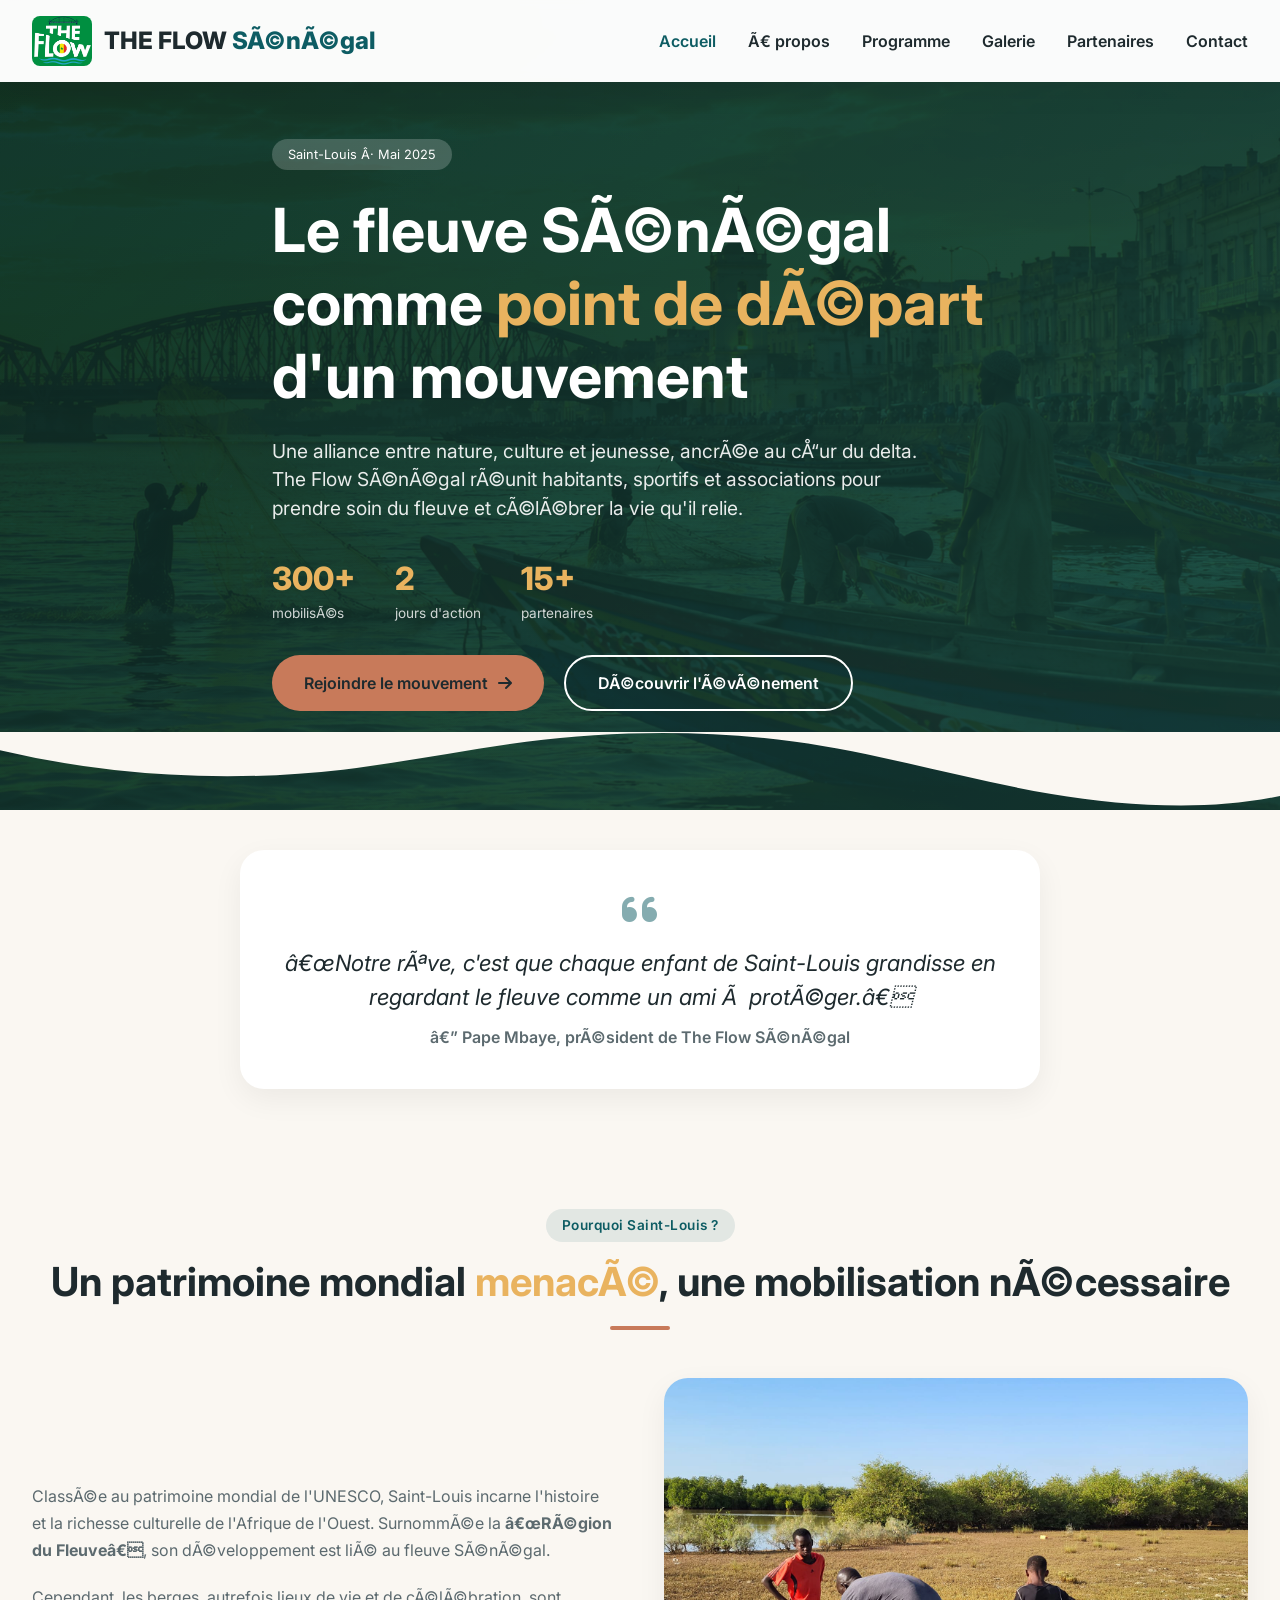
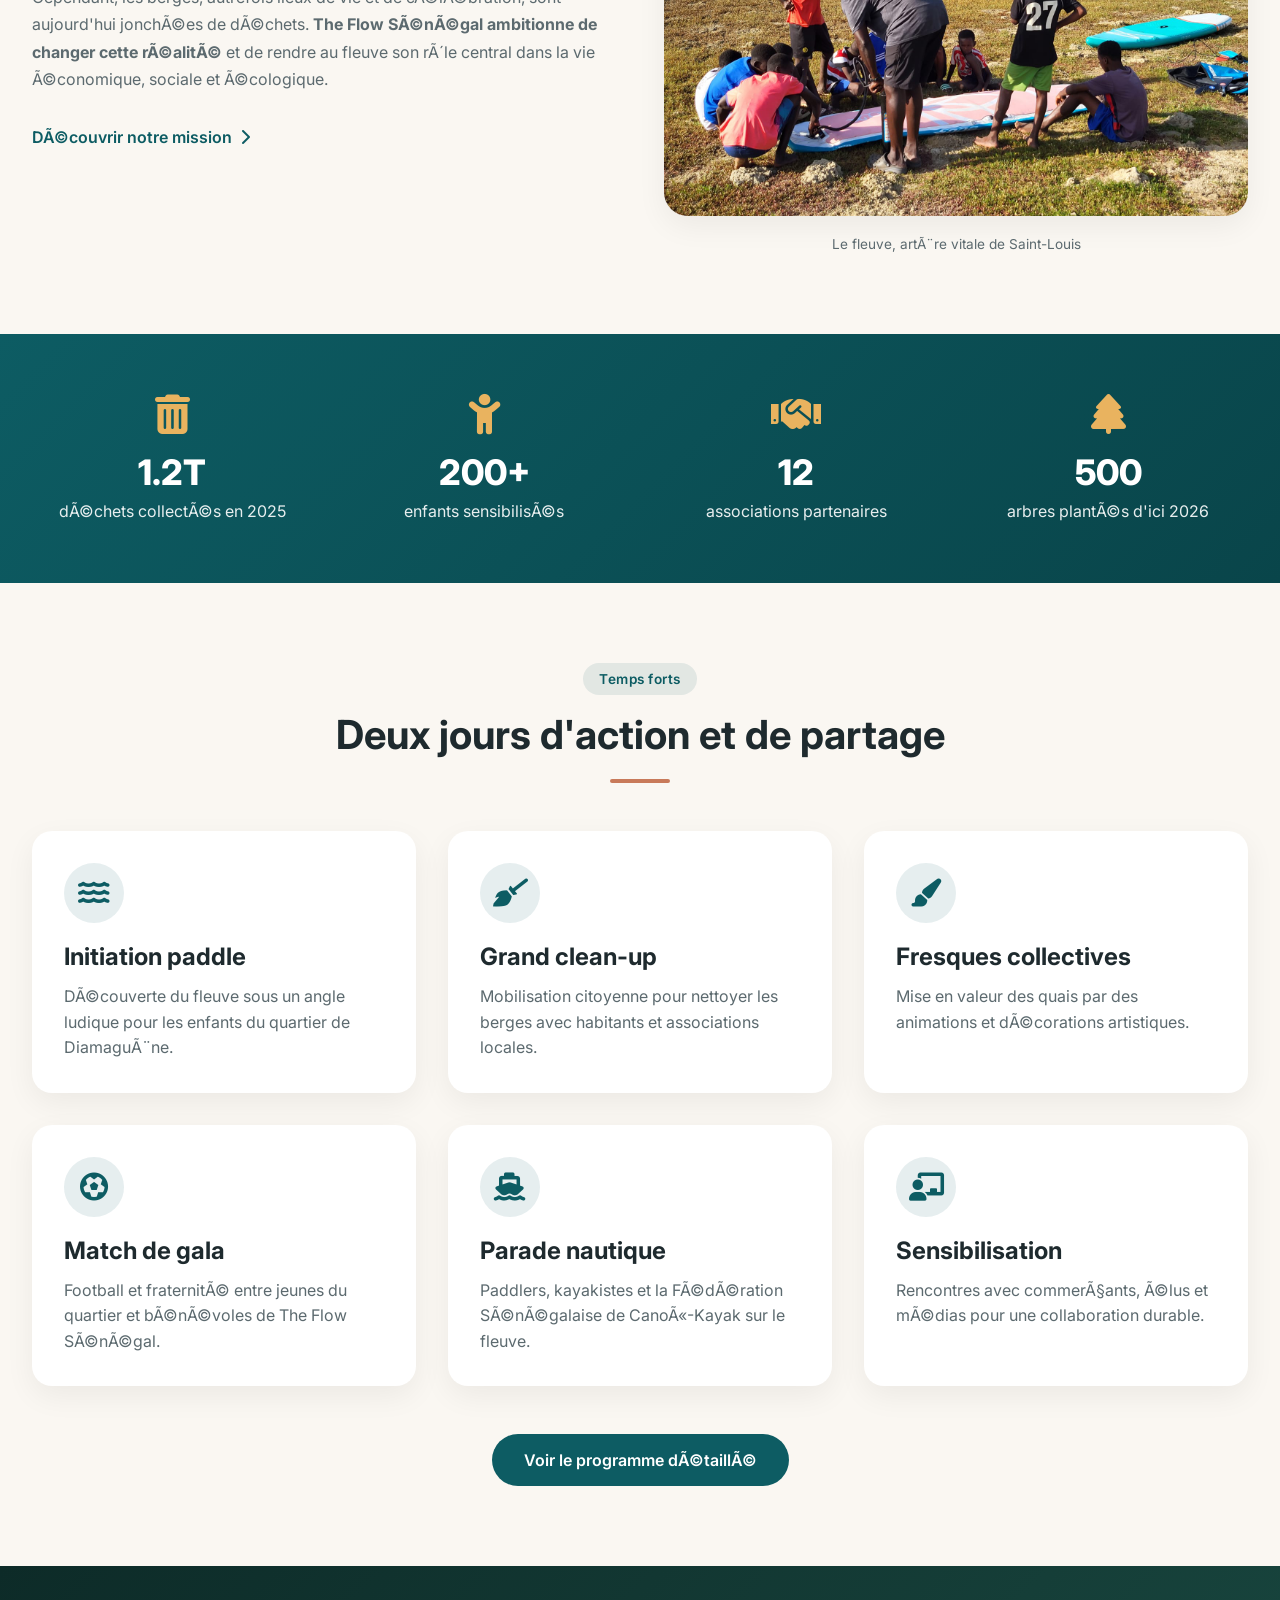
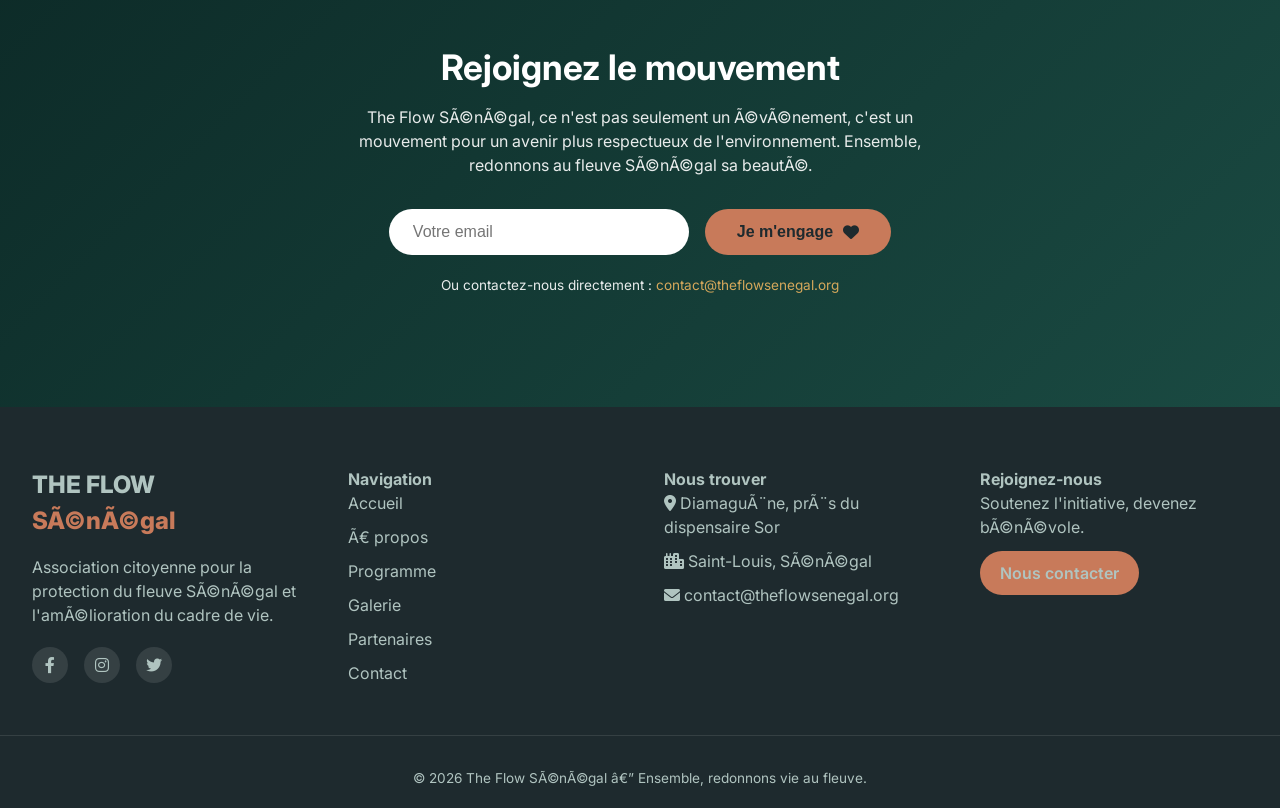
==== index.html @ 02a88256 "Correction de la structure du site pour Render" ====
﻿<!DOCTYPE html>
<html lang="fr">
<head>
  <meta charset="UTF-8">
  <meta name="viewport" content="width=device-width, initial-scale=1.0, viewport-fit=cover">
  <meta name="description" content="The Flow SÃ©nÃ©gal - Mouvement citoyen pour la protection du fleuve SÃ©nÃ©gal Ã  Saint-Louis. Nettoyage, sensibilisation, et reconnexion des jeunes Ã  leur patrimoine naturel.">
  <title>The Flow SÃ©nÃ©gal | Mouvement pour le fleuve</title>
  <link href="https://fonts.googleapis.com/css2?family=Inter:opsz,wght@14..32,300;14..32,400;14..32,600;14..32,700;14..32,800&display=swap" rel="stylesheet">
  <link rel="stylesheet" href="https://cdnjs.cloudflare.com/ajax/libs/font-awesome/6.0.0-beta3/css/all.min.css">
  <link rel="stylesheet" href="CSS/style.css">
</head>
<body>
  <header class="site-header">
    <div class="container header-container">
      <div class="logo">
        <a href="index.html" aria-label="The Flow SÃ©nÃ©gal - Retour Ã  l'accueil">
          <img src="images/logoTFS.jpeg" alt="Logo de The Flow SÃ©nÃ©gal" class="logo-image">
          <span class="logo-text">THE FLOW<span class="accent"> SÃ©nÃ©gal</span></span>
        </a>
      </div>
      <nav class="main-nav" aria-label="Navigation principale">
        <ul class="nav-list">
          <li><a href="index.html" class="nav-link active" aria-label="Page d'accueil">Accueil</a></li>
          <li><a href="apropos.html" class="nav-link" aria-label="Ã€ propos de The Flow SÃ©nÃ©gal">Ã€ propos</a></li>
          <li><a href="programme.html" class="nav-link" aria-label="Programme des Ã©vÃ©nements">Programme</a></li>
          <li><a href="galerie.html" class="nav-link" aria-label="Galerie photos">Galerie</a></li>
          <li><a href="partenaires.html" class="nav-link" aria-label="Nos partenaires">Partenaires</a></li>
          <li><a href="contact.html" class="nav-link" aria-label="Nous contacter">Contact</a></li>
        </ul>
        <button type="button" class="mobile-toggle" aria-label="Menu" aria-expanded="false">
          <i class="fas fa-bars" aria-hidden="true"></i>
        </button>
      </nav>
    </div>
  </header>

  <main>
    <!-- Hero Section -->
    <section class="hero">
      <div class="hero-overlay"></div>
      <div class="container hero-content">
        <span class="hero-badge">Saint-Louis Â· Mai 2025</span>
        <h1 class="hero-title">Le fleuve SÃ©nÃ©gal comme <span class="highlight">point de dÃ©part</span> d'un mouvement</h1>
        <p class="hero-subtitle">Une alliance entre nature, culture et jeunesse, ancrÃ©e au cÅ“ur du delta. The Flow SÃ©nÃ©gal rÃ©unit habitants, sportifs et associations pour prendre soin du fleuve et cÃ©lÃ©brer la vie qu'il relie.</p>
        <div class="hero-stats">
          <div class="stat"><span class="stat-number">300+</span> <span class="stat-label">mobilisÃ©s</span></div>
          <div class="stat"><span class="stat-number">2</span> <span class="stat-label">jours d'action</span></div>
          <div class="stat"><span class="stat-number">15+</span> <span class="stat-label">partenaires</span></div>
        </div>
        <div class="hero-buttons">
          <a href="contact.html" class="btn btn-primary">Rejoindre le mouvement <i class="fas fa-arrow-right" aria-hidden="true"></i></a>
          <a href="programme.html" class="btn btn-outline">DÃ©couvrir l'Ã©vÃ©nement</a>
        </div>
      </div>
      <div class="hero-wave" aria-hidden="true">
        <svg viewBox="0 0 1200 120" preserveAspectRatio="none">
          <path d="M321.39,56.44c58-10.79,114.16-30.13,172-41.86,82.39-16.72,168.19-17.73,250.45-.39C823.78,31,906.67,72,985.66,92.83c70.05,18.48,146.53,26.09,214.34,3V0H0V27.35A600.21,600.21,0,0,0,321.39,56.44Z" class="wave-fill"></path>
        </svg>
      </div>
    </section>

    <!-- Citation Mission -->
    <section class="mission-flash">
      <div class="container">
        <div class="flash-card">
          <i class="fas fa-quote-left" aria-hidden="true"></i>
          <p>â€œNotre rÃªve, c'est que chaque enfant de Saint-Louis grandisse en regardant le fleuve comme un ami Ã  protÃ©ger.â€</p>
          <span>â€” Pape Mbaye, prÃ©sident de The Flow SÃ©nÃ©gal</span>
        </div>
      </div>
    </section>

    <!-- Pourquoi Saint-Louis -->
    <section class="section why-section">
      <div class="container">
        <div class="section-header">
          <span class="section-tag">Pourquoi Saint-Louis ?</span>
          <h2>Un patrimoine mondial <span class="accent-text">menacÃ©</span>, une mobilisation nÃ©cessaire</h2>
          <div class="divider"></div>
        </div>
        <div class="why-grid">
          <div class="why-text">
            <p>ClassÃ©e au patrimoine mondial de l'UNESCO, Saint-Louis incarne l'histoire et la richesse culturelle de l'Afrique de l'Ouest. SurnommÃ©e la <strong>â€œRÃ©gion du Fleuveâ€</strong>, son dÃ©veloppement est liÃ© au fleuve SÃ©nÃ©gal.</p>
            <p>Cependant, les berges, autrefois lieux de vie et de cÃ©lÃ©bration, sont aujourd'hui jonchÃ©es de dÃ©chets. <strong>The Flow SÃ©nÃ©gal ambitionne de changer cette rÃ©alitÃ©</strong> et de rendre au fleuve son rÃ´le central dans la vie Ã©conomique, sociale et Ã©cologique.</p>
            <a href="apropos.html" class="btn-link">DÃ©couvrir notre mission <i class="fas fa-chevron-right" aria-hidden="true"></i></a>
          </div>
          <div class="why-image">
            <!-- CORRECTION : chemin avec slashes normaux -->
            <img src="images/paddels.jpeg" alt="Vue du fleuve SÃ©nÃ©gal Ã  Saint-Louis avec des pirogues traditionnelles">
            <div class="image-caption">Le fleuve, artÃ¨re vitale de Saint-Louis</div>
          </div>
        </div>
      </div>
    </section>

    <!-- Chiffres clÃ©s -->
    <section class="stats-section">
      <div class="container">
        <div class="stats-grid">
          <div class="stat-item">
            <i class="fas fa-trash-alt" aria-hidden="true"></i>
            <div class="stat-number">1.2T</div>
            <div class="stat-desc">dÃ©chets collectÃ©s en 2025</div>
          </div>
          <div class="stat-item">
            <i class="fas fa-child" aria-hidden="true"></i>
            <div class="stat-number">200+</div>
            <div class="stat-desc">enfants sensibilisÃ©s</div>
          </div>
          <div class="stat-item">
            <i class="fas fa-handshake" aria-hidden="true"></i>
            <div class="stat-number">12</div>
            <div class="stat-desc">associations partenaires</div>
          </div>
          <div class="stat-item">
            <i class="fas fa-tree" aria-hidden="true"></i>
            <div class="stat-number">500</div>
            <div class="stat-desc">arbres plantÃ©s d'ici 2026</div>
          </div>
        </div>
      </div>
    </section>

    <!-- Actions marquantes -->
    <section class="section actions-section">
      <div class="container">
        <div class="section-header">
          <span class="section-tag">Temps forts</span>
          <h2>Deux jours d'action et de partage</h2>
          <div class="divider"></div>
        </div>
        <div class="actions-grid">
          <div class="action-card">
            <div class="action-icon"><i class="fas fa-water" aria-hidden="true"></i></div>
            <h3>Initiation paddle</h3>
            <p>DÃ©couverte du fleuve sous un angle ludique pour les enfants du quartier de DiamaguÃ¨ne.</p>
          </div>
          <div class="action-card">
            <div class="action-icon"><i class="fas fa-broom" aria-hidden="true"></i></div>
            <h3>Grand clean-up</h3>
            <p>Mobilisation citoyenne pour nettoyer les berges avec habitants et associations locales.</p>
          </div>
          <div class="action-card">
            <div class="action-icon"><i class="fas fa-paintbrush" aria-hidden="true"></i></div>
            <h3>Fresques collectives</h3>
            <p>Mise en valeur des quais par des animations et dÃ©corations artistiques.</p>
          </div>
          <div class="action-card">
            <div class="action-icon"><i class="fas fa-futbol" aria-hidden="true"></i></div>
            <h3>Match de gala</h3>
            <p>Football et fraternitÃ© entre jeunes du quartier et bÃ©nÃ©voles de The Flow SÃ©nÃ©gal.</p>
          </div>
          <div class="action-card">
            <div class="action-icon"><i class="fas fa-ship" aria-hidden="true"></i></div>
            <h3>Parade nautique</h3>
            <p>Paddlers, kayakistes et la FÃ©dÃ©ration SÃ©nÃ©galaise de CanoÃ«-Kayak sur le fleuve.</p>
          </div>
          <div class="action-card">
            <div class="action-icon"><i class="fas fa-chalkboard-user" aria-hidden="true"></i></div>
            <h3>Sensibilisation</h3>
            <p>Rencontres avec commerÃ§ants, Ã©lus et mÃ©dias pour une collaboration durable.</p>
          </div>
        </div>
        <div class="text-center">
          <a href="programme.html" class="btn btn-secondary">Voir le programme dÃ©taillÃ©</a>
        </div>
      </div>
    </section>

    <!-- Newsletter / CTA -->
    <section class="cta-section">
      <div class="container cta-container">
        <div class="cta-content">
          <h2>Rejoignez le mouvement</h2>
          <p>The Flow SÃ©nÃ©gal, ce n'est pas seulement un Ã©vÃ©nement, c'est un mouvement pour un avenir plus respectueux de l'environnement. Ensemble, redonnons au fleuve SÃ©nÃ©gal sa beautÃ©.</p>
          <form class="cta-form" id="newsletterForm">
            <label for="newsletter-email" class="visually-hidden">Adresse email</label>
            <input type="email" id="newsletter-email" placeholder="Votre email" required>
            <button type="submit" class="btn btn-primary">Je m'engage <i class="fas fa-heart" aria-hidden="true"></i></button>
          </form>
          <p class="cta-small">Ou contactez-nous directement : <a href="mailto:contact@theflowsenegal.org">contact@theflowsenegal.org</a></p>
        </div>
      </div>
    </section>
  </main>

  <!-- ========== FOOTER ========== -->
  <footer class="site-footer">
    <div class="container footer-container">
      <div class="footer-col">
        <div class="logo-footer">THE FLOW <span>SÃ©nÃ©gal</span></div>
        <p>Association citoyenne pour la protection du fleuve SÃ©nÃ©gal et l'amÃ©lioration du cadre de vie.</p>
        <div class="social-links">
          <a href="#" aria-label="Facebook"><i class="fab fa-facebook-f" aria-hidden="true"></i></a>
          <a href="#" aria-label="Instagram"><i class="fab fa-instagram" aria-hidden="true"></i></a>
          <a href="#" aria-label="Twitter"><i class="fab fa-twitter" aria-hidden="true"></i></a>
        </div>
      </div>
      <div class="footer-col">
        <h4>Navigation</h4>
        <ul>
          <li><a href="index.html">Accueil</a></li>
          <li><a href="apropos.html">Ã€ propos</a></li>
          <li><a href="programme.html">Programme</a></li>
          <li><a href="galerie.html">Galerie</a></li>
          <li><a href="partenaires.html">Partenaires</a></li>
          <li><a href="contact.html">Contact</a></li>
        </ul>
      </div>
      <div class="footer-col">
        <h4>Nous trouver</h4>
        <ul>
          <li><i class="fas fa-map-marker-alt" aria-hidden="true"></i> DiamaguÃ¨ne, prÃ¨s du dispensaire Sor</li>
          <li><i class="fas fa-city" aria-hidden="true"></i> Saint-Louis, SÃ©nÃ©gal</li>
          <li><i class="fas fa-envelope" aria-hidden="true"></i> <a href="mailto:contact@theflowsenegal.org">contact@theflowsenegal.org</a></li>
        </ul>
      </div>
      <div class="footer-col">
        <h4>Rejoignez-nous</h4>
        <p>Soutenez l'initiative, devenez bÃ©nÃ©vole.</p>
        <a href="contact.html" class="btn-small">Nous contacter</a>
      </div>
    </div>
    <div class="footer-bottom">
      <p>&copy; 2026 The Flow SÃ©nÃ©gal â€” Ensemble, redonnons vie au fleuve.</p>
    </div>
  </footer>

  <script src="JS/main.js"></script>
</body>
</html>
---- CSS/style.css ----
/* ========== RESET & VARIABLES ========== */
* {
  margin: 0;
  padding: 0;
  box-sizing: border-box;
}

:root {
  --primary: #0D5C63;
  --primary-dark: #09454A;
  --secondary: #C87A5A;
  --secondary-dark: #B05E3E;
  --accent: #E9B35F;
  --dark: #1E2A2E;
  --light: #FAF7F2;
  --gray: #5C6A6F;
  --green-nature: #2A7B6E;
  --white: #FFFFFF;
  --shadow: 0 10px 30px rgba(0, 0, 0, 0.06);
  --shadow-hover: 0 20px 40px rgba(0, 0, 0, 0.1);
  --transition: all 0.3s ease;
}

body {
  font-family: 'Inter', sans-serif;
  color: var(--dark);
  background: var(--light);
  line-height: 1.5;
  overflow-x: hidden;
}

.container {
  max-width: 1280px;
  margin: 0 auto;
  padding: 0 32px;
}

/* ========== TYPOGRAPHY ========== */
h1, h2, h3 {
  font-weight: 700;
  line-height: 1.2;
}

h1 {
  font-size: 3.5rem;
  margin-bottom: 1rem;
}

h2 {
  font-size: 2.5rem;
  margin-bottom: 1rem;
}

h3 {
  font-size: 1.5rem;
  margin-bottom: 0.75rem;
}

.section {
  padding: 80px 0;
}

.section-header {
  text-align: center;
  margin-bottom: 48px;
}

.section-tag {
  display: inline-block;
  background: rgba(13, 92, 99, 0.1);
  color: var(--primary);
  padding: 6px 16px;
  border-radius: 50px;
  font-size: 0.85rem;
  font-weight: 600;
  margin-bottom: 1rem;
  letter-spacing: 0.5px;
}

.divider {
  width: 60px;
  height: 4px;
  background: var(--secondary);
  margin: 20px auto;
  border-radius: 2px;
}

.accent-text {
  color: var(--accent);
}

.highlight {
  color: var(--accent);
  position: relative;
  display: inline-block;
}

/* ========== HEADER ========== */
.site-header {
  position: fixed;
  top: 0;
  left: 0;
  width: 100%;
  background: rgba(255, 255, 255, 0.98);
  backdrop-filter: blur(5px);
  box-shadow: var(--shadow);
  z-index: 1000;
  padding: 16px 0;
}

.header-container {
  display: flex;
  justify-content: space-between;
  align-items: center;
}

.logo a {
  display: flex;
  align-items: center;
  gap: 10px;
  text-decoration: none;
}

.logo-icon {
  font-size: 28px;
  color: var(--primary);
}

.logo-text {
  font-size: 1.5rem;
  font-weight: 800;
  color: var(--dark);
}

.logo-text .accent {
  color: var(--primary);
}

.nav-list {
  display: flex;
  gap: 32px;
  list-style: none;
}

.nav-link {
  text-decoration: none;
  color: var(--dark);
  font-weight: 600;
  transition: var(--transition);
}

.nav-link:hover, .nav-link.active {
  color: var(--primary);
}

.mobile-toggle {
  display: none;
  background: none;
  border: none;
  font-size: 24px;
  cursor: pointer;
  color: var(--dark);
}

/* ========== HERO ========== */
.hero {
  position: relative;
  min-height: 90vh;
  background: linear-gradient(135deg, #0D2B28 0%, #1A4A42 100%);
  display: flex;
  align-items: center;
  padding: 120px 0 80px;
  color: white;
}

.hero-overlay {
  position: absolute;
  top: 0;
  left: 0;
  right: 0;
  bottom: 0;
  background: url('https://media.istockphoto.com/id/1303071196/fr/photo/saint-louis-au-s%C3%A9n%C3%A9gal-avec-des-bateaux-traditionnels.jpg?s=612x612&w=0&k=20&c=b-GFk03iee3XfAyLW9BkxGLSYP2h6j3hkxntrvnUJkc=') center/cover no-repeat;
  opacity: 0.3;
  mix-blend-mode: overlay;
}

.hero-content {
  position: relative;
  z-index: 2;
  max-width: 800px;
}

.hero-badge {
  display: inline-block;
  background: rgba(255, 255, 255, 0.2);
  padding: 6px 16px;
  border-radius: 50px;
  font-size: 0.8rem;
  margin-bottom: 24px;
}

.hero-title {
  font-size: 3.8rem;
  margin-bottom: 1.5rem;
}

.hero-subtitle {
  font-size: 1.2rem;
  opacity: 0.9;
  margin-bottom: 2rem;
  max-width: 650px;
}

.hero-stats {
  display: flex;
  gap: 40px;
  margin-bottom: 32px;
}

.stat {
  display: flex;
  flex-direction: column;
}

.stat-number {
  font-size: 2rem;
  font-weight: 800;
  color: var(--accent);
}

.stat-label {
  font-size: 0.85rem;
  opacity: 0.8;
}

.hero-buttons {
  display: flex;
  gap: 20px;
  flex-wrap: wrap;
}

.btn {
  display: inline-flex;
  align-items: center;
  gap: 10px;
  padding: 14px 32px;
  border-radius: 50px;
  font-weight: 600;
  text-decoration: none;
  transition: var(--transition);
  cursor: pointer;
  border: none;
  font-size: 1rem;
}

.btn-primary {
  background: var(--secondary);
  color: var(--dark);
}

.btn-primary:hover {
  background: var(--secondary-dark);
  transform: translateY(-3px);
  box-shadow: var(--shadow-hover);
}

.btn-outline {
  background: transparent;
  border: 2px solid white;
  color: white;
}

.btn-outline:hover {
  background: white;
  color: var(--primary);
}

.btn-secondary {
  background: var(--primary);
  color: white;
}

.btn-secondary:hover {
  background: var(--primary-dark);
  transform: translateY(-3px);
}

.hero-wave {
  position: absolute;
  bottom: -2px;
  left: 0;
  width: 100%;
  overflow: hidden;
  line-height: 0;
}

.hero-wave svg {
  width: 100%;
  height: 80px;
}

.wave-fill {
  fill: var(--light);
}

/* ========== MISSION FLASH ========== */
.mission-flash {
  padding: 40px 0;
  background: var(--light);
}

.flash-card {
  background: white;
  padding: 40px;
  border-radius: 24px;
  text-align: center;
  box-shadow: var(--shadow);
  max-width: 800px;
  margin: 0 auto;
}

.flash-card i {
  font-size: 2.5rem;
  color: var(--primary);
  opacity: 0.5;
  margin-bottom: 16px;
}

.flash-card p {
  font-size: 1.4rem;
  font-style: italic;
  color: var(--dark);
  margin-bottom: 12px;
}

.flash-card span {
  color: var(--gray);
  font-weight: 600;
}

/* ========== WHY SECTION ========== */
.why-grid {
  display: grid;
  grid-template-columns: 1fr 1fr;
  gap: 48px;
  align-items: center;
}

.why-text p {
  margin-bottom: 20px;
  color: var(--gray);
  line-height: 1.7;
}

.btn-link {
  display: inline-flex;
  align-items: center;
  gap: 8px;
  color: var(--primary);
  text-decoration: none;
  font-weight: 600;
  margin-top: 12px;
  transition: var(--transition);
}

.btn-link:hover {
  color: var(--secondary);
  gap: 12px;
}

.why-image img {
  width: 100%;
  border-radius: 24px;
  box-shadow: var(--shadow);
}

.image-caption {
  text-align: center;
  font-size: 0.85rem;
  color: var(--gray);
  margin-top: 12px;
}

/* ========== STATS SECTION ========== */
.stats-section {
  background: linear-gradient(135deg, var(--primary) 0%, var(--primary-dark) 100%);
  padding: 60px 0;
  color: white;
}

.stats-grid {
  display: grid;
  grid-template-columns: repeat(4, 1fr);
  gap: 32px;
  text-align: center;
}

.stat-item i {
  font-size: 2.5rem;
  margin-bottom: 12px;
  color: var(--accent);
}

.stat-item .stat-number {
  font-size: 2.2rem;
  font-weight: 800;
  color: white;
}

.stat-desc {
  opacity: 0.9;
}

/* ========== ACTIONS SECTION ========== */
.actions-grid {
  display: grid;
  grid-template-columns: repeat(auto-fit, minmax(320px, 1fr));
  gap: 32px;
  margin-bottom: 48px;
}

.action-card {
  background: white;
  padding: 32px;
  border-radius: 20px;
  transition: var(--transition);
  box-shadow: var(--shadow);
}

.action-card:hover {
  transform: translateY(-8px);
  box-shadow: var(--shadow-hover);
}

.action-icon {
  width: 60px;
  height: 60px;
  background: rgba(13, 92, 99, 0.1);
  border-radius: 30px;
  display: flex;
  align-items: center;
  justify-content: center;
  margin-bottom: 20px;
}

.action-icon i {
  font-size: 28px;
  color: var(--primary);
}

.action-card h3 {
  margin-bottom: 12px;
}

.action-card p {
  color: var(--gray);
  line-height: 1.6;
}

.text-center {
  text-align: center;
}

/* ========== CTA SECTION ========== */
.cta-section {
  background: linear-gradient(135deg, #0D2B28 0%, #1A4A42 100%);
  padding: 80px 0;
  color: white;
  text-align: center;
}

.cta-container {
  max-width: 700px;
}

.cta-content h2 {
  font-size: 2.2rem;
  margin-bottom: 16px;
}

.cta-content p {
  margin-bottom: 32px;
  opacity: 0.9;
}

.cta-form {
  display: flex;
  gap: 16px;
  justify-content: center;
  flex-wrap: wrap;
  margin-bottom: 20px;
}

.cta-form input {
  padding: 14px 24px;
  border-radius: 50px;
  border: none;
  width: 300px;
  font-size: 1rem;
}

.cta-small {
  font-size: 0.85rem;
  opacity: 0.8;
}

.cta-small a {
  color: var(--accent);
  text-decoration: none;
}

.cta-small a:hover {
  text-decoration: underline;
}

/* ========== FOOTER ========== */
.site-footer {
  background: var(--dark);
  color: #B0C4C0;
  padding: 60px 0 20px;
}

.footer-container {
  display: grid;
  grid-template-columns: repeat(auto-fit, minmax(220px, 1fr));
  gap: 48px;
  margin-bottom: 40px;
}

.logo-footer {
  font-size: 1.5rem;
  font-weight: 800;
  margin-bottom: 16px;
}

.logo-footer span {
  color: var(--secondary);
}

.footer-col ul {
  list-style: none;
}

.footer-col ul li {
  margin-bottom: 10px;
}

.footer-col a {
  color: #B0C4C0;
  text-decoration: none;
  transition: var(--transition);
}

.footer-col a:hover {
  color: var(--secondary);
}

.social-links {
  display: flex;
  gap: 16px;
  margin-top: 20px;
}

.social-links a {
  width: 36px;
  height: 36px;
  background: rgba(255, 255, 255, 0.1);
  border-radius: 50%;
  display: flex;
  align-items: center;
  justify-content: center;
  transition: var(--transition);
  color: #B0C4C0;
}

.social-links a:hover {
  background: var(--secondary);
  color: var(--dark);
}

.btn-small {
  display: inline-block;
  background: var(--secondary);
  color: var(--dark);
  padding: 10px 20px;
  border-radius: 50px;
  text-decoration: none;
  font-weight: 600;
  margin-top: 12px;
  transition: var(--transition);
}

.btn-small:hover {
  background: var(--secondary-dark);
  transform: translateY(-2px);
}

.footer-bottom {
  text-align: center;
  padding-top: 32px;
  border-top: 1px solid rgba(255, 255, 255, 0.1);
  font-size: 0.85rem;
}

/* ========== ACCESSIBILITY ========== */
.visually-hidden {
  position: absolute;
  width: 1px;
  height: 1px;
  padding: 0;
  margin: -1px;
  overflow: hidden;
  clip: rect(0, 0, 0, 0);
  white-space: nowrap;
  border: 0;
}

/* ========== RESPONSIVE ========== */
@media (max-width: 992px) {
  h1 { font-size: 2.5rem; }
  h2 { font-size: 2rem; }
  .hero-title { font-size: 2.8rem; }
  .why-grid { grid-template-columns: 1fr; }
  .stats-grid { grid-template-columns: repeat(2, 1fr); }
}

@media (max-width: 768px) {
  .mobile-toggle { display: block; }
  
  .nav-list {
    position: fixed;
    top: 80px;
    left: -100%;
    width: 100%;
    background: white;
    flex-direction: column;
    align-items: center;
    padding: 40px 0;
    gap: 24px;
    transition: var(--transition);
    box-shadow: var(--shadow);
  }
  
  .nav-list.active { left: 0; }
  
  .hero-stats { flex-wrap: wrap; gap: 20px; }
  .container { padding: 0 20px; }
  .hero-buttons { flex-direction: column; align-items: stretch; }
  .btn { justify-content: center; }
  .stats-grid { grid-template-columns: 1fr; gap: 24px; }
  .actions-grid { grid-template-columns: 1fr; }
  .footer-container { grid-template-columns: 1fr; text-align: center; }
  .social-links { justify-content: center; }
}

@media (max-width: 480px) {
  .hero-title { font-size: 2rem; }
  .hero-subtitle { font-size: 1rem; }
  .flash-card p { font-size: 1.1rem; }
  .section { padding: 50px 0; }
}
/* ========== LOGO IMAGE ========== */
.logo {
  display: flex;
  align-items: center;
}

.logo a {
  display: flex;
  align-items: center;
  gap: 12px;
  text-decoration: none;
}

.logo-image {
  height: 50px;
  width: auto;
  border-radius: 8px;
}

@media (max-width: 768px) {
  .logo-image {
    height: 40px;
  }
}
/* ========== IMPACT SECTION ========== */
.impact-section {
  padding: 80px 0;
  background: var(--light);
}

.impact-stats-grid {
  display: grid;
  grid-template-columns: repeat(auto-fit, minmax(280px, 1fr));
  gap: 32px;
  margin-bottom: 60px;
}

.impact-stat-card {
  background: white;
  padding: 32px 24px;
  border-radius: 20px;
  text-align: center;
  transition: var(--transition);
  box-shadow: var(--shadow);
}

.impact-stat-card:hover {
  transform: translateY(-5px);
  box-shadow: var(--shadow-hover);
}

.impact-icon {
  width: 70px;
  height: 70px;
  background: rgba(13, 92, 99, 0.1);
  border-radius: 50%;
  display: flex;
  align-items: center;
  justify-content: center;
  margin: 0 auto 20px;
}

.impact-icon i {
  font-size: 2rem;
  color: var(--primary);
}

.impact-number {
  font-size: 2.5rem;
  font-weight: 800;
  color: var(--primary);
  margin-bottom: 8px;
}

.impact-label {
  color: var(--gray);
  font-weight: 500;
}

.impact-achievements {
  display: grid;
  grid-template-columns: repeat(auto-fit, minmax(300px, 1fr));
  gap: 32px;
  margin-top: 20px;
}

.achievement-card {
  background: white;
  padding: 32px;
  border-radius: 20px;
  text-align: center;
  transition: var(--transition);
  box-shadow: var(--shadow);
  border-bottom: 4px solid transparent;
}

.achievement-card:hover {
  border-bottom-color: var(--secondary);
  transform: translateY(-5px);
}

.achievement-card i {
  font-size: 2.5rem;
  color: var(--secondary);
  margin-bottom: 16px;
}

.achievement-card h3 {
  margin-bottom: 12px;
  color: var(--dark);
}

.achievement-card p {
  color: var(--gray);
  line-height: 1.6;
}

/* ========== GALLERY SECTION ========== */
.gallery-section {
  padding: 80px 0;
  background: var(--white);
}

.section-subhead {
  max-width: 700px;
  margin: 0 auto;
  color: var(--gray);
  font-size: 1.1rem;
  line-height: 1.6;
}

.gallery-grid {
  display: grid;
  grid-template-columns: repeat(auto-fit, minmax(320px, 1fr));
  gap: 24px;
  margin-top: 48px;
}

.gallery-item {
  position: relative;
  border-radius: 16px;
  overflow: hidden;
  cursor: pointer;
  aspect-ratio: 4 / 3;
  box-shadow: var(--shadow);
  transition: var(--transition);
}

.gallery-item:hover {
  transform: translateY(-5px);
  box-shadow: var(--shadow-hover);
}

.gallery-item img {
  width: 100%;
  height: 100%;
  object-fit: cover;
  transition: transform 0.4s ease;
}

.gallery-item:hover img {
  transform: scale(1.05);
}

.gallery-overlay {
  position: absolute;
  bottom: 0;
  left: 0;
  right: 0;
  background: linear-gradient(to top, rgba(0,0,0,0.8), transparent);
  padding: 20px;
  display: flex;
  align-items: center;
  justify-content: space-between;
  transform: translateY(100%);
  transition: transform 0.3s ease;
  color: white;
}

.gallery-item:hover .gallery-overlay {
  transform: translateY(0);
}

.gallery-overlay i {
  font-size: 1.2rem;
}

.gallery-overlay span {
  font-size: 0.9rem;
  font-weight: 500;
}

/* ========== LIGHTBOX MODAL ========== */
.lightbox-modal {
  display: none;
  position: fixed;
  top: 0;
  left: 0;
  width: 100%;
  height: 100%;
  background-color: rgba(0, 0, 0, 0.95);
  z-index: 2000;
  align-items: center;
  justify-content: center;
}

.lightbox-modal.active {
  display: flex;
}

.lightbox-image {
  max-width: 90%;
  max-height: 85%;
  object-fit: contain;
  border-radius: 8px;
  box-shadow: 0 0 30px rgba(0, 0, 0, 0.5);
}

.lightbox-close {
  position: absolute;
  top: 20px;
  right: 30px;
  font-size: 40px;
  color: white;
  background: none;
  border: none;
  cursor: pointer;
  z-index: 2001;
  transition: transform 0.2s;
}

.lightbox-close:hover {
  transform: scale(1.1);
  color: var(--secondary);
}

.lightbox-prev,
.lightbox-next {
  position: absolute;
  top: 50%;
  transform: translateY(-50%);
  background: rgba(255, 255, 255, 0.2);
  color: white;
  border: none;
  font-size: 30px;
  padding: 16px 20px;
  cursor: pointer;
  border-radius: 50%;
  transition: all 0.2s;
  z-index: 2001;
}

.lightbox-prev {
  left: 20px;
}

.lightbox-next {
  right: 20px;
}

.lightbox-prev:hover,
.lightbox-next:hover {
  background: var(--secondary);
  transform: translateY(-50%) scale(1.05);
}

/* Responsive pour impact et galerie */
@media (max-width: 768px) {
  .impact-number {
    font-size: 2rem;
  }
  
  .impact-stats-grid {
    grid-template-columns: 1fr;
    gap: 20px;
  }
  
  .impact-achievements {
    grid-template-columns: 1fr;
  }
  
  .achievement-card {
    padding: 24px;
  }
  
  .gallery-grid {
    grid-template-columns: repeat(auto-fit, minmax(260px, 1fr));
    gap: 16px;
  }
  
  .lightbox-prev,
  .lightbox-next {
    font-size: 20px;
    padding: 10px 14px;
  }
  
  .lightbox-close {
    top: 10px;
    right: 15px;
    font-size: 30px;
  }
}
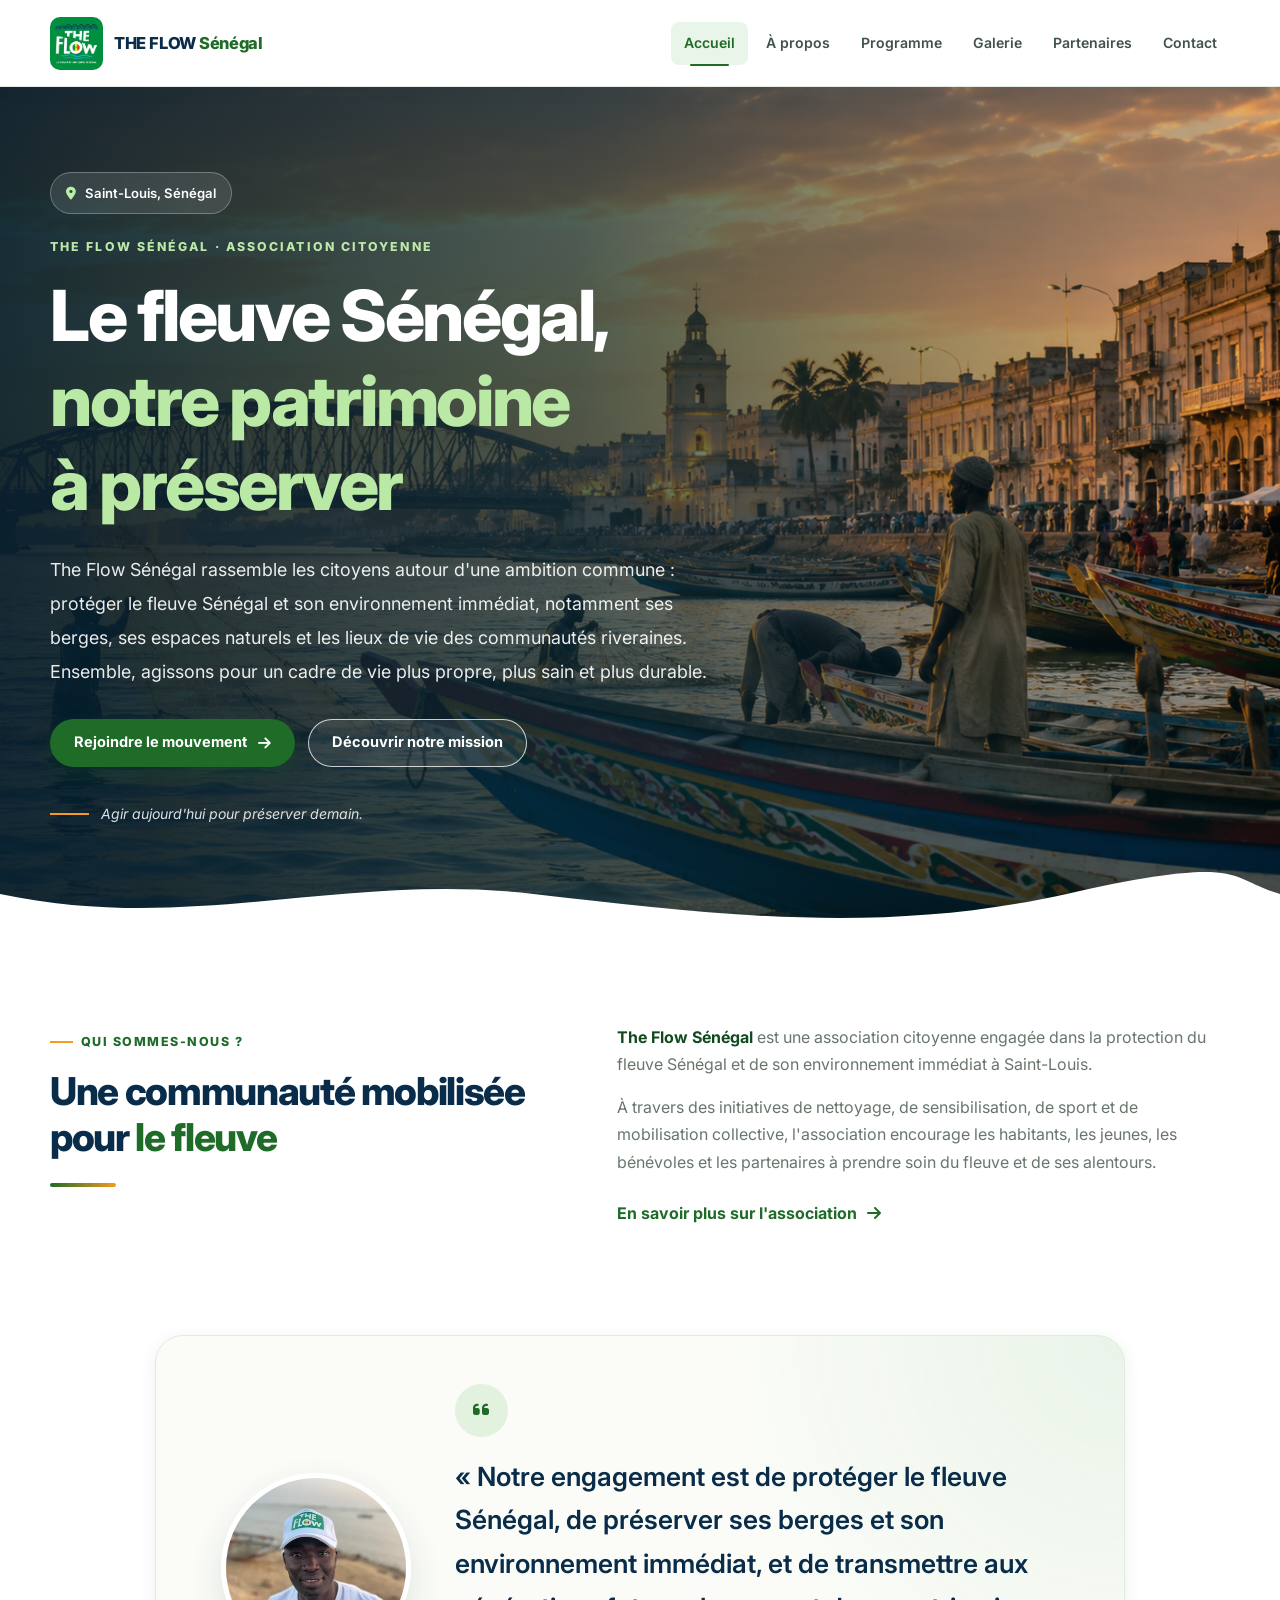
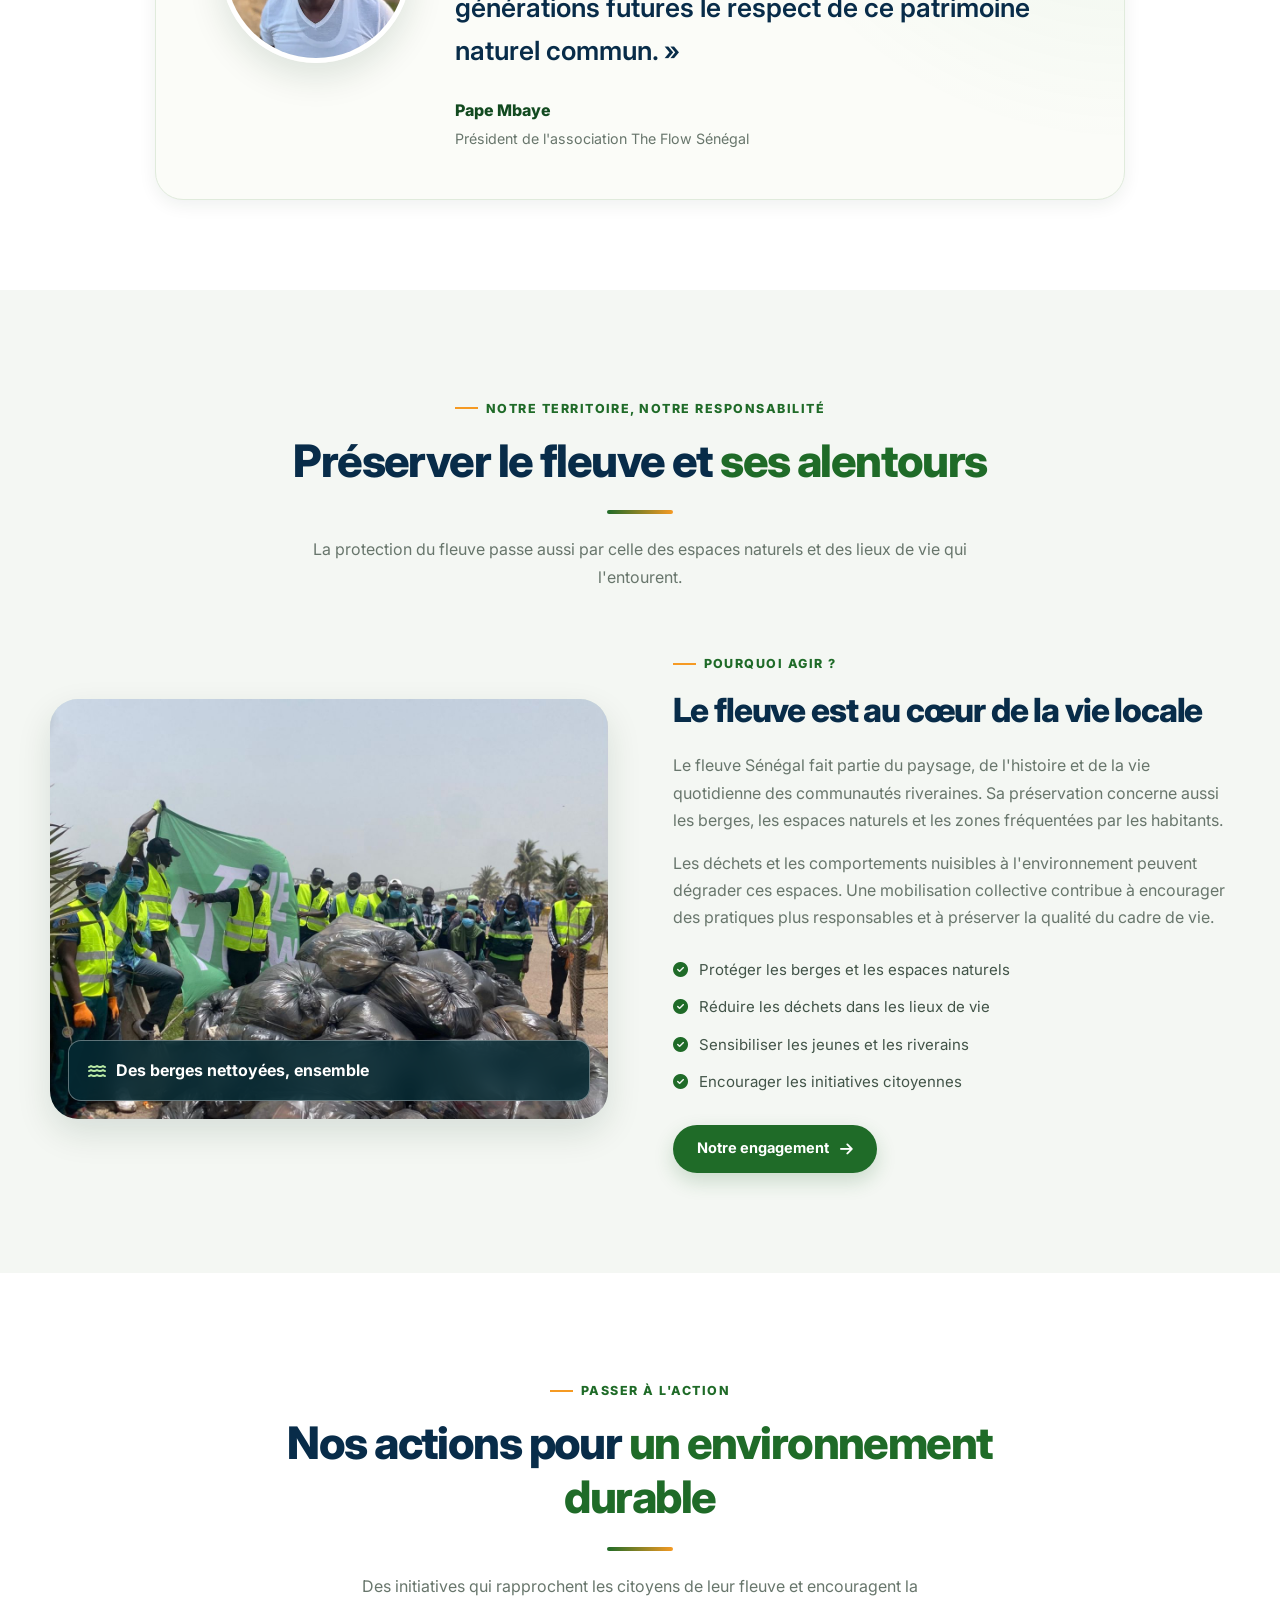
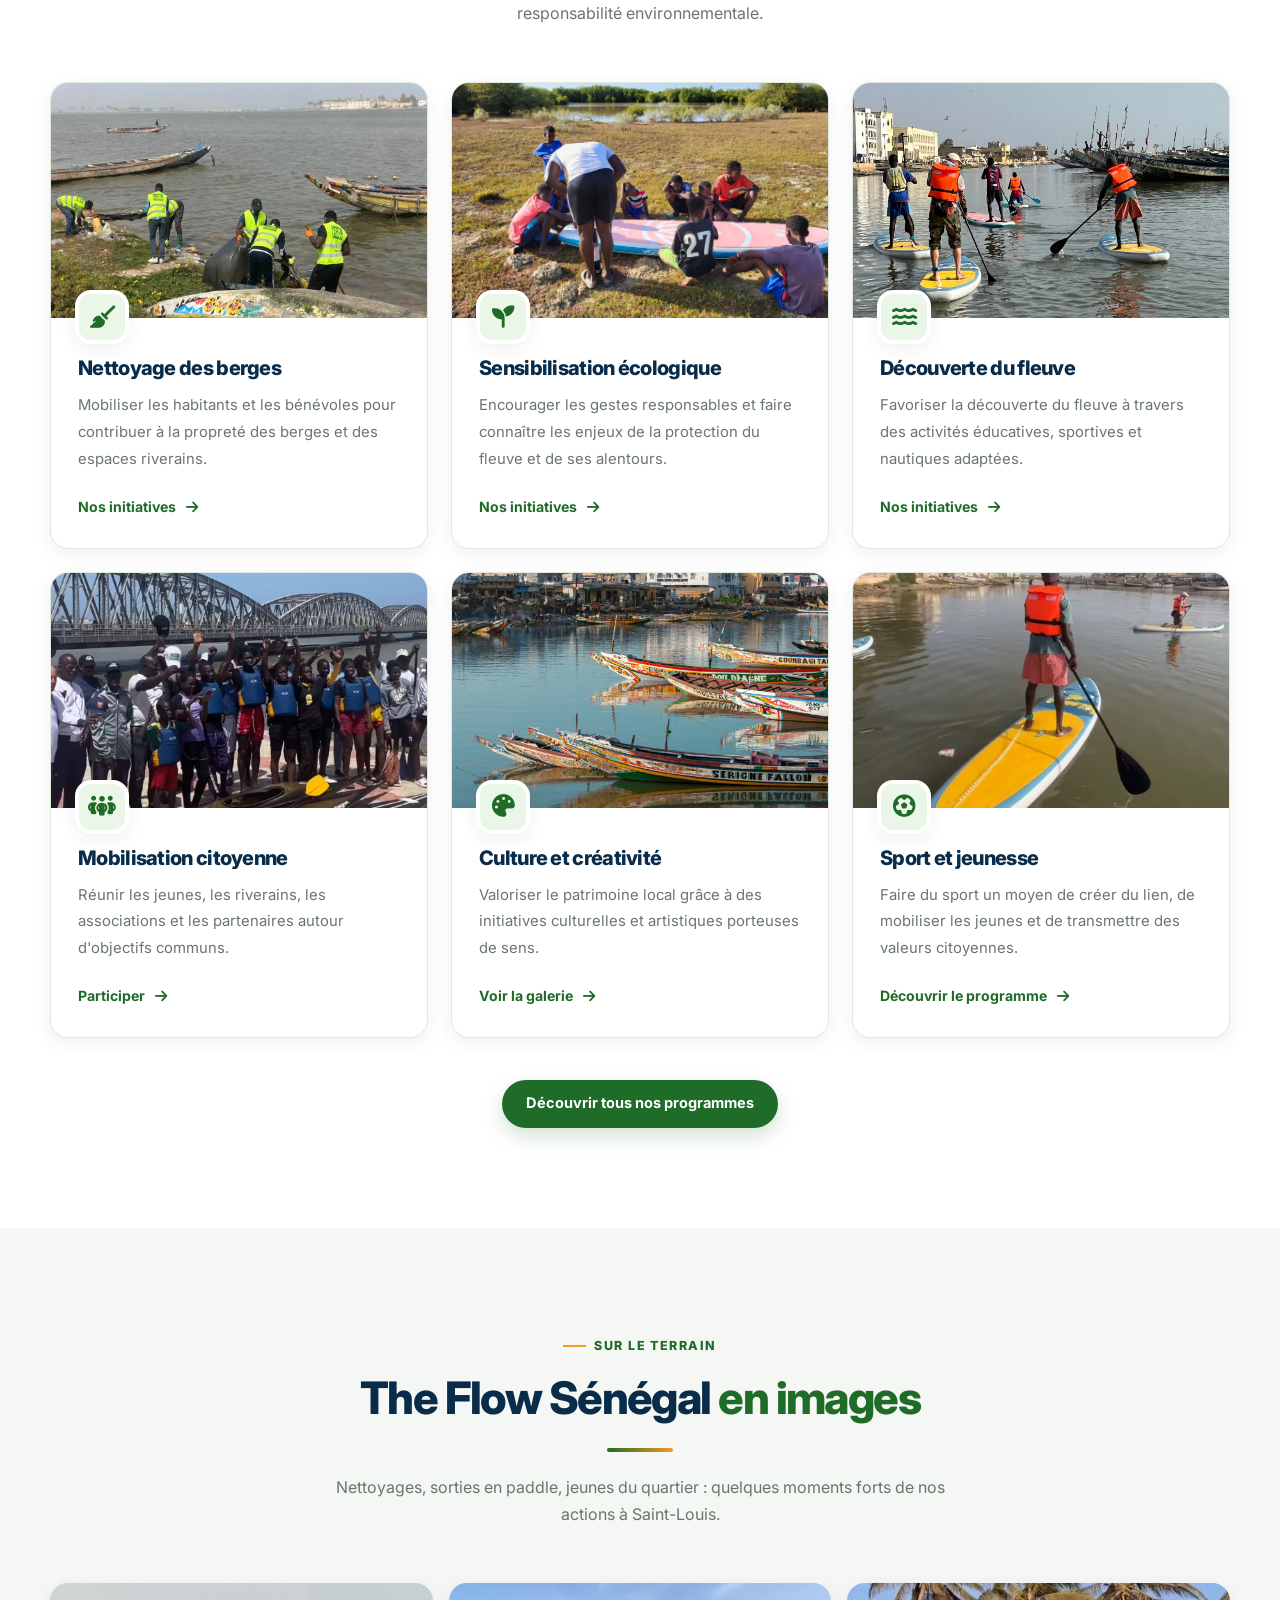
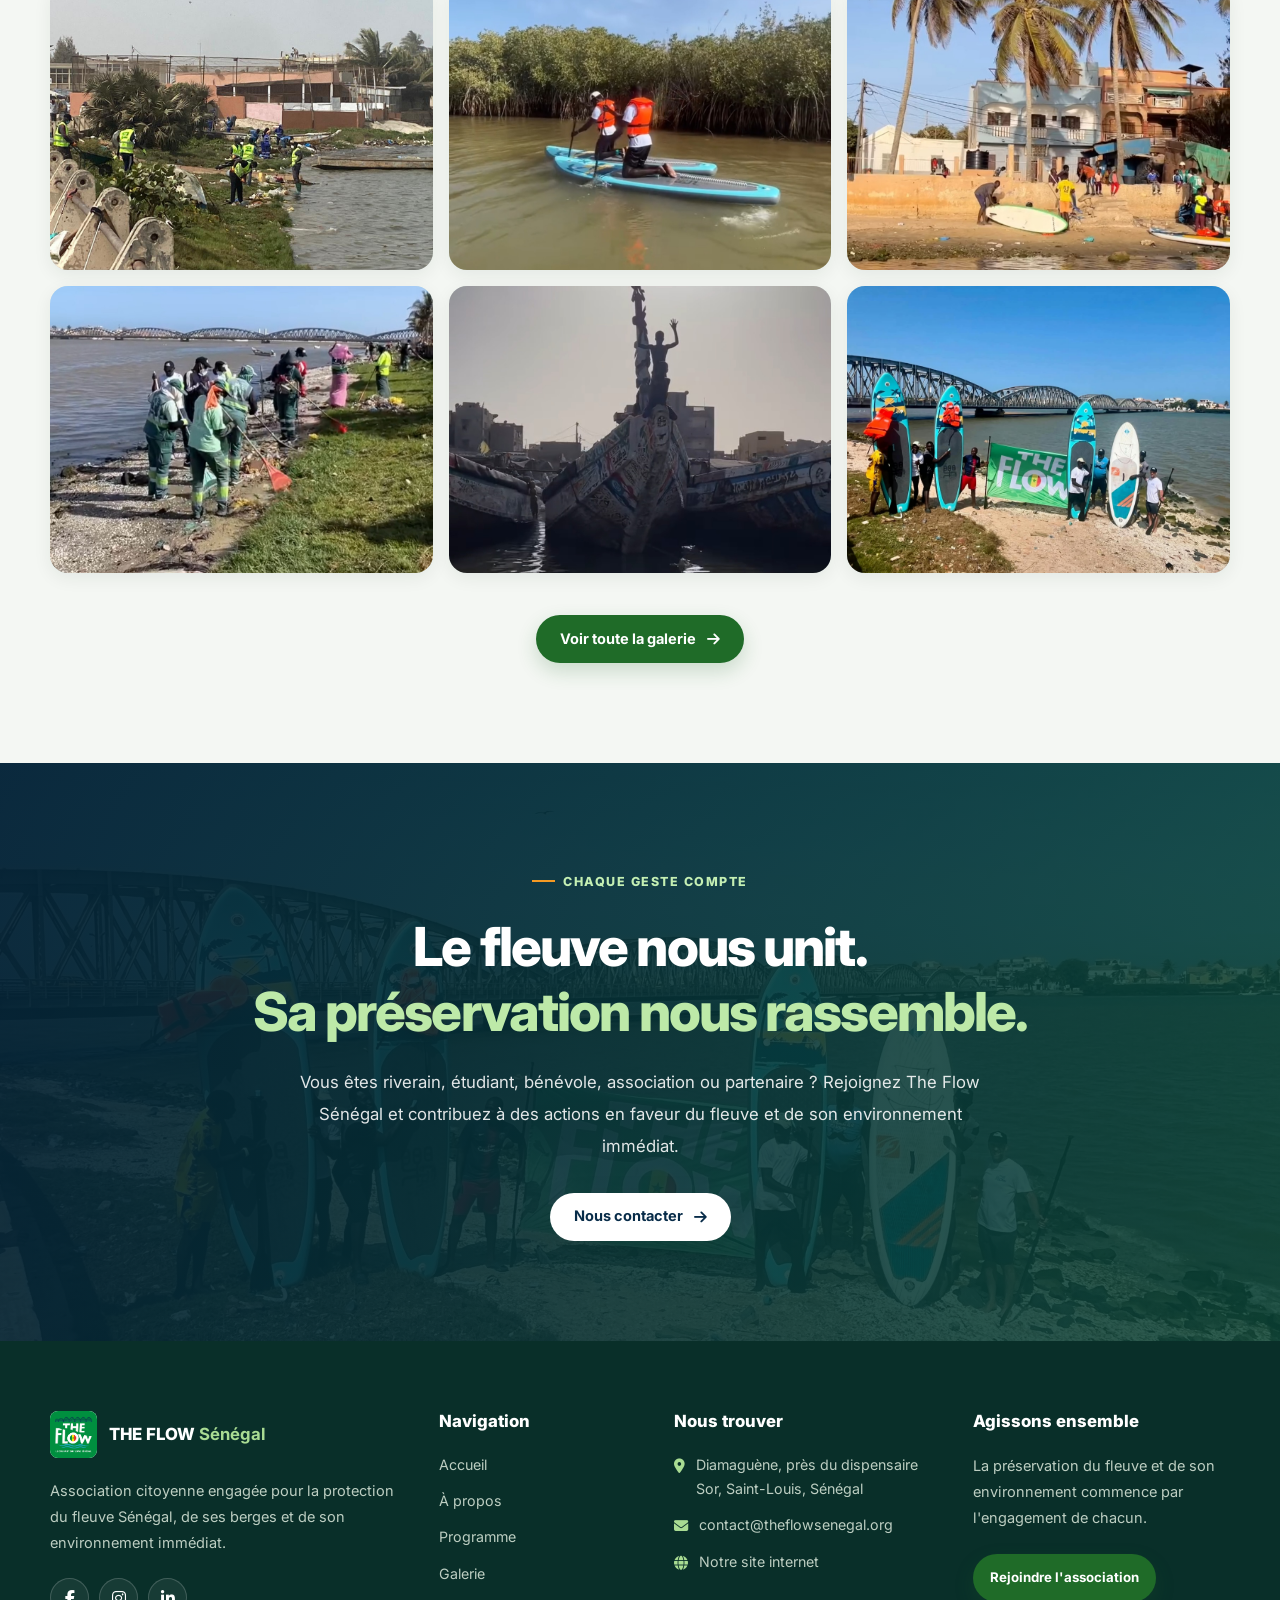
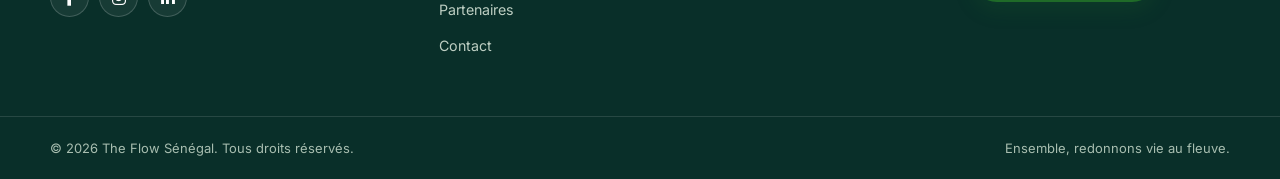
==== commit bd59882a: "Mise à jour du site The Flow Sénégal" ====
--- a/index.html
+++ b/index.html
@@ -1,231 +1,477 @@
-﻿<!DOCTYPE html>
+<!DOCTYPE html>
 <html lang="fr">
 <head>
   <meta charset="UTF-8">
-  <meta name="viewport" content="width=device-width, initial-scale=1.0, viewport-fit=cover">
-  <meta name="description" content="The Flow SÃ©nÃ©gal - Mouvement citoyen pour la protection du fleuve SÃ©nÃ©gal Ã  Saint-Louis. Nettoyage, sensibilisation, et reconnexion des jeunes Ã  leur patrimoine naturel.">
-  <title>The Flow SÃ©nÃ©gal | Mouvement pour le fleuve</title>
-  <link href="https://fonts.googleapis.com/css2?family=Inter:opsz,wght@14..32,300;14..32,400;14..32,600;14..32,700;14..32,800&display=swap" rel="stylesheet">
-  <link rel="stylesheet" href="https://cdnjs.cloudflare.com/ajax/libs/font-awesome/6.0.0-beta3/css/all.min.css">
+  <meta name="viewport" content="width=device-width, initial-scale=1.0">
+
+  <meta name="description" content="The Flow Sénégal, association citoyenne présidée par Pape Mbaye, agit à Saint-Louis pour protéger le fleuve Sénégal, ses berges et son environnement immédiat.">
+
+  <meta name="theme-color" content="#14532d">
+  <meta name="author" content="The Flow Sénégal">
+
+  <title>The Flow Sénégal | Le fleuve et son environnement</title>
+
+  <link rel="preconnect" href="https://fonts.googleapis.com">
+  <link rel="preconnect" href="https://fonts.gstatic.com" crossorigin>
+
+  <link href="https://fonts.googleapis.com/css2?family=Inter:wght@400;500;600;700;800&display=swap" rel="stylesheet">
+
+  <link rel="stylesheet" href="https://cdnjs.cloudflare.com/ajax/libs/font-awesome/6.5.2/css/all.min.css">
+  <link rel="preload" as="image" href="images/hero.png">
   <link rel="stylesheet" href="CSS/style.css">
 </head>
+
 <body>
+
+  <!-- EN-TÊTE -->
   <header class="site-header">
     <div class="container header-container">
-      <div class="logo">
-        <a href="index.html" aria-label="The Flow SÃ©nÃ©gal - Retour Ã  l'accueil">
-          <img src="images/logoTFS.jpeg" alt="Logo de The Flow SÃ©nÃ©gal" class="logo-image">
-          <span class="logo-text">THE FLOW<span class="accent"> SÃ©nÃ©gal</span></span>
-        </a>
-      </div>
-      <nav class="main-nav" aria-label="Navigation principale">
+
+      <a href="index.html" class="logo" aria-label="The Flow Sénégal, accueil">
+        <img src="images/logoTFS.jpeg" alt="Logo The Flow Sénégal" class="logo-image" width="53" height="53">
+        <span class="logo-text">
+          THE FLOW <span class="accent">Sénégal</span>
+        </span>
+      </a>
+
+      <button class="mobile-toggle" type="button"
+        aria-label="Ouvrir le menu" aria-expanded="false"
+        aria-controls="mainNavigation">
+        <i class="fas fa-bars" aria-hidden="true"></i>
+      </button>
+
+      <nav class="main-nav" id="mainNavigation" aria-label="Navigation principale">
         <ul class="nav-list">
-          <li><a href="index.html" class="nav-link active" aria-label="Page d'accueil">Accueil</a></li>
-          <li><a href="apropos.html" class="nav-link" aria-label="Ã€ propos de The Flow SÃ©nÃ©gal">Ã€ propos</a></li>
-          <li><a href="programme.html" class="nav-link" aria-label="Programme des Ã©vÃ©nements">Programme</a></li>
-          <li><a href="galerie.html" class="nav-link" aria-label="Galerie photos">Galerie</a></li>
-          <li><a href="partenaires.html" class="nav-link" aria-label="Nos partenaires">Partenaires</a></li>
-          <li><a href="contact.html" class="nav-link" aria-label="Nous contacter">Contact</a></li>
+          <li><a href="index.html" class="nav-link active" aria-current="page">Accueil</a></li>
+          <li><a href="apropos.html" class="nav-link">À propos</a></li>
+          <li><a href="programme.html" class="nav-link">Programme</a></li>
+          <li><a href="galerie.html" class="nav-link">Galerie</a></li>
+          <li><a href="partenaires.html" class="nav-link">Partenaires</a></li>
+          <li><a href="contact.html" class="nav-link">Contact</a></li>
         </ul>
-        <button type="button" class="mobile-toggle" aria-label="Menu" aria-expanded="false">
-          <i class="fas fa-bars" aria-hidden="true"></i>
-        </button>
       </nav>
+
     </div>
   </header>
 
   <main>
-    <!-- Hero Section -->
+
+    <!-- BANNIÈRE PRINCIPALE -->
     <section class="hero">
       <div class="hero-overlay"></div>
+
       <div class="container hero-content">
-        <span class="hero-badge">Saint-Louis Â· Mai 2025</span>
-        <h1 class="hero-title">Le fleuve SÃ©nÃ©gal comme <span class="highlight">point de dÃ©part</span> d'un mouvement</h1>
-        <p class="hero-subtitle">Une alliance entre nature, culture et jeunesse, ancrÃ©e au cÅ“ur du delta. The Flow SÃ©nÃ©gal rÃ©unit habitants, sportifs et associations pour prendre soin du fleuve et cÃ©lÃ©brer la vie qu'il relie.</p>
-        <div class="hero-stats">
-          <div class="stat"><span class="stat-number">300+</span> <span class="stat-label">mobilisÃ©s</span></div>
-          <div class="stat"><span class="stat-number">2</span> <span class="stat-label">jours d'action</span></div>
-          <div class="stat"><span class="stat-number">15+</span> <span class="stat-label">partenaires</span></div>
-        </div>
+
+        <span class="hero-badge">
+          <i class="fas fa-location-dot" aria-hidden="true"></i>
+          Saint-Louis, Sénégal
+        </span>
+
+        <p class="hero-eyebrow">THE FLOW SÉNÉGAL · ASSOCIATION CITOYENNE</p>
+
+        <h1 class="hero-title">
+          Le fleuve Sénégal,
+          <span class="highlight">notre patrimoine à préserver</span>
+        </h1>
+
+        <p class="hero-subtitle">
+          The Flow Sénégal rassemble les citoyens autour d'une ambition commune :
+          protéger le fleuve Sénégal et son environnement immédiat, notamment
+          ses berges, ses espaces naturels et les lieux de vie des communautés
+          riveraines. Ensemble, agissons pour un cadre de vie plus propre,
+          plus sain et plus durable.
+        </p>
+
         <div class="hero-buttons">
-          <a href="contact.html" class="btn btn-primary">Rejoindre le mouvement <i class="fas fa-arrow-right" aria-hidden="true"></i></a>
-          <a href="programme.html" class="btn btn-outline">DÃ©couvrir l'Ã©vÃ©nement</a>
-        </div>
-      </div>
+          <a href="contact.html" class="btn btn-primary">
+            Rejoindre le mouvement
+            <i class="fas fa-arrow-right" aria-hidden="true"></i>
+          </a>
+
+          <a href="apropos.html" class="btn btn-outline">
+            Découvrir notre mission
+          </a>
+        </div>
+
+        <div class="hero-signature">
+          <span class="signature-line"></span>
+          <span>Agir aujourd'hui pour préserver demain.</span>
+        </div>
+
+      </div>
+
       <div class="hero-wave" aria-hidden="true">
-        <svg viewBox="0 0 1200 120" preserveAspectRatio="none">
-          <path d="M321.39,56.44c58-10.79,114.16-30.13,172-41.86,82.39-16.72,168.19-17.73,250.45-.39C823.78,31,906.67,72,985.66,92.83c70.05,18.48,146.53,26.09,214.34,3V0H0V27.35A600.21,600.21,0,0,0,321.39,56.44Z" class="wave-fill"></path>
+        <svg viewBox="0 0 1200 100" preserveAspectRatio="none">
+          <path d="M0,35 C180,90 320,5 500,35 S830,90 1000,35 S1150,15 1200,35 L1200,100 L0,100 Z"></path>
         </svg>
       </div>
     </section>
 
-    <!-- Citation Mission -->
-    <section class="mission-flash">
+    <!-- PRÉSENTATION DE L'ASSOCIATION -->
+    <section class="mission-section">
+      <div class="container mission-grid">
+
+        <div class="mission-heading">
+          <span class="section-tag">Qui sommes-nous ?</span>
+          <h2>Une communauté mobilisée pour <span class="accent-text">le fleuve</span></h2>
+          <div class="divider"></div>
+        </div>
+
+        <div class="mission-copy">
+          <p>
+            <strong>The Flow Sénégal</strong> est une association citoyenne
+            engagée dans la protection du fleuve Sénégal et de son
+            environnement immédiat à Saint-Louis.
+          </p>
+
+          <p>
+            À travers des initiatives de nettoyage, de sensibilisation,
+            de sport et de mobilisation collective, l'association encourage
+            les habitants, les jeunes, les bénévoles et les partenaires
+            à prendre soin du fleuve et de ses alentours.
+          </p>
+
+          <a href="apropos.html" class="text-link">
+            En savoir plus sur l'association
+            <i class="fas fa-arrow-right" aria-hidden="true"></i>
+          </a>
+        </div>
+
+      </div>
+    </section>
+
+    <!-- CITATION DU PRÉSIDENT -->
+    <section class="president-section">
       <div class="container">
-        <div class="flash-card">
-          <i class="fas fa-quote-left" aria-hidden="true"></i>
-          <p>â€œNotre rÃªve, c'est que chaque enfant de Saint-Louis grandisse en regardant le fleuve comme un ami Ã  protÃ©ger.â€</p>
-          <span>â€” Pape Mbaye, prÃ©sident de The Flow SÃ©nÃ©gal</span>
-        </div>
-      </div>
-    </section>
-
-    <!-- Pourquoi Saint-Louis -->
-    <section class="section why-section">
+        <div class="president-card">
+          <img src="images/papembaye.webp" alt="Pape Mbaye, président de The Flow Sénégal"
+               class="president-photo" width="347" height="347" loading="lazy">
+
+          <div class="president-body">
+            <div class="quote-icon">
+              <i class="fas fa-quote-left" aria-hidden="true"></i>
+            </div>
+
+            <blockquote>
+              « Notre engagement est de protéger le fleuve Sénégal,
+              de préserver ses berges et son environnement immédiat,
+              et de transmettre aux générations futures le respect
+              de ce patrimoine naturel commun. »
+            </blockquote>
+
+            <p class="president-name">Pape Mbaye</p>
+            <p class="president-role">Président de l'association The Flow Sénégal</p>
+          </div>
+        </div>
+      </div>
+    </section>
+
+    <!-- NOTRE ENVIRONNEMENT -->
+    <section class="section environment-section">
+      <div class="container">
+
+        <div class="section-header">
+          <span class="section-tag">Notre territoire, notre responsabilité</span>
+          <h2>Préserver le fleuve et <span class="accent-text">ses alentours</span></h2>
+          <div class="divider"></div>
+          <p>
+            La protection du fleuve passe aussi par celle des espaces
+            naturels et des lieux de vie qui l'entourent.
+          </p>
+        </div>
+
+        <div class="environment-grid">
+
+          <div class="environment-image">
+            <img
+              src="images/WhatsApp%20Image%202026-09-25%20at%2017.15.31%20%283%29.jpeg"
+              alt="Bénévoles de The Flow Sénégal rassemblés autour des sacs de déchets collectés sur les berges"
+              width="1280" height="960"
+              loading="lazy"
+            >
+            <div class="image-label">
+              <i class="fas fa-water" aria-hidden="true"></i>
+              Des berges nettoyées, ensemble
+            </div>
+          </div>
+
+          <div class="environment-content">
+            <span class="section-tag">Pourquoi agir ?</span>
+
+            <h3>Le fleuve est au cœur de la vie locale</h3>
+
+            <p>
+              Le fleuve Sénégal fait partie du paysage, de l'histoire
+              et de la vie quotidienne des communautés riveraines.
+              Sa préservation concerne aussi les berges, les espaces
+              naturels et les zones fréquentées par les habitants.
+            </p>
+
+            <p>
+              Les déchets et les comportements nuisibles à l'environnement
+              peuvent dégrader ces espaces. Une mobilisation collective
+              contribue à encourager des pratiques plus responsables
+              et à préserver la qualité du cadre de vie.
+            </p>
+
+            <ul class="check-list">
+              <li><i class="fas fa-circle-check" aria-hidden="true"></i> Protéger les berges et les espaces naturels</li>
+              <li><i class="fas fa-circle-check" aria-hidden="true"></i> Réduire les déchets dans les lieux de vie</li>
+              <li><i class="fas fa-circle-check" aria-hidden="true"></i> Sensibiliser les jeunes et les riverains</li>
+              <li><i class="fas fa-circle-check" aria-hidden="true"></i> Encourager les initiatives citoyennes</li>
+            </ul>
+
+            <a href="apropos.html" class="btn btn-primary">
+              Notre engagement
+              <i class="fas fa-arrow-right" aria-hidden="true"></i>
+            </a>
+          </div>
+
+        </div>
+      </div>
+    </section>
+
+    <!-- NOS ACTIONS -->
+    <section class="section actions-section">
+      <div class="container">
+
+        <div class="section-header">
+          <span class="section-tag">Passer à l'action</span>
+          <h2>Nos actions pour <span class="accent-text">un environnement durable</span></h2>
+          <div class="divider"></div>
+          <p>
+            Des initiatives qui rapprochent les citoyens de leur fleuve
+            et encouragent la responsabilité environnementale.
+          </p>
+        </div>
+
+        <div class="actions-grid">
+
+          <article class="action-card">
+            <div class="action-media">
+              <img src="images/WhatsApp%20Image%202026-09-25%20at%2017.15.31%20%2828%29.jpeg" alt="Bénévoles en train de nettoyer les berges du fleuve" loading="lazy" width="800" height="600">
+              <div class="action-icon"><i class="fas fa-broom" aria-hidden="true"></i></div>
+            </div>
+            <div class="action-body">
+            <h3>Nettoyage des berges</h3>
+            <p>
+              Mobiliser les habitants et les bénévoles pour contribuer
+              à la propreté des berges et des espaces riverains.
+            </p>
+            <a href="programme.html" class="card-link">Nos initiatives <i class="fas fa-arrow-right" aria-hidden="true"></i></a>
+          </div>
+          </article>
+
+          <article class="action-card">
+            <div class="action-media">
+              <img src="images/initiation.jpeg" alt="Initiation de jeunes sur les berges du fleuve" loading="lazy" width="800" height="600">
+              <div class="action-icon"><i class="fas fa-seedling" aria-hidden="true"></i></div>
+            </div>
+            <div class="action-body">
+            <h3>Sensibilisation écologique</h3>
+            <p>
+              Encourager les gestes responsables et faire connaître
+              les enjeux de la protection du fleuve et de ses alentours.
+            </p>
+            <a href="programme.html" class="card-link">Nos initiatives <i class="fas fa-arrow-right" aria-hidden="true"></i></a>
+          </div>
+          </article>
+
+          <article class="action-card">
+            <div class="action-media">
+              <img src="images/flowban.webp" alt="Pagayeurs en paddle sur le fleuve Sénégal à Saint-Louis" loading="lazy" width="800" height="600">
+              <div class="action-icon"><i class="fas fa-water" aria-hidden="true"></i></div>
+            </div>
+            <div class="action-body">
+            <h3>Découverte du fleuve</h3>
+            <p>
+              Favoriser la découverte du fleuve à travers des activités
+              éducatives, sportives et nautiques adaptées.
+            </p>
+            <a href="programme.html" class="card-link">Nos initiatives <i class="fas fa-arrow-right" aria-hidden="true"></i></a>
+          </div>
+          </article>
+
+          <article class="action-card">
+            <div class="action-media">
+              <img src="images/WhatsApp%20Image%202026-10-07%20at%2021.05.32%20%281%29.jpeg" alt="Jeunes et riverains réunis devant le pont Faidherbe" loading="lazy" width="800" height="600">
+              <div class="action-icon"><i class="fas fa-people-group" aria-hidden="true"></i></div>
+            </div>
+            <div class="action-body">
+            <h3>Mobilisation citoyenne</h3>
+            <p>
+              Réunir les jeunes, les riverains, les associations
+              et les partenaires autour d'objectifs communs.
+            </p>
+            <a href="partenaires.html" class="card-link">Participer <i class="fas fa-arrow-right" aria-hidden="true"></i></a>
+          </div>
+          </article>
+
+          <article class="action-card">
+            <div class="action-media">
+              <img src="images/saintlouis.jpg" alt="Pirogues colorées sur le fleuve à Saint-Louis" loading="lazy" width="800" height="600">
+              <div class="action-icon"><i class="fas fa-palette" aria-hidden="true"></i></div>
+            </div>
+            <div class="action-body">
+            <h3>Culture et créativité</h3>
+            <p>
+              Valoriser le patrimoine local grâce à des initiatives
+              culturelles et artistiques porteuses de sens.
+            </p>
+            <a href="galerie.html" class="card-link">Voir la galerie <i class="fas fa-arrow-right" aria-hidden="true"></i></a>
+          </div>
+          </article>
+
+          <article class="action-card">
+            <div class="action-media">
+              <img src="images/WhatsApp%20Image%202026-10-07%20at%2021.05.35%20%283%29.jpeg" alt="Pagayeur en paddle sur le fleuve" loading="lazy" width="800" height="600">
+              <div class="action-icon"><i class="fas fa-futbol" aria-hidden="true"></i></div>
+            </div>
+            <div class="action-body">
+            <h3>Sport et jeunesse</h3>
+            <p>
+              Faire du sport un moyen de créer du lien, de mobiliser
+              les jeunes et de transmettre des valeurs citoyennes.
+            </p>
+            <a href="programme.html" class="card-link">Découvrir le programme <i class="fas fa-arrow-right" aria-hidden="true"></i></a>
+          </div>
+          </article>
+
+        </div>
+
+        <div class="section-action">
+          <a href="programme.html" class="btn btn-primary">
+            Découvrir tous nos programmes
+          </a>
+        </div>
+
+      </div>
+    </section>
+
+    <!-- EN IMAGES -->
+    <section class="section gallery-section">
       <div class="container">
         <div class="section-header">
-          <span class="section-tag">Pourquoi Saint-Louis ?</span>
-          <h2>Un patrimoine mondial <span class="accent-text">menacÃ©</span>, une mobilisation nÃ©cessaire</h2>
+          <span class="section-tag">Sur le terrain</span>
+          <h2>The Flow Sénégal <span class="accent-text">en images</span></h2>
           <div class="divider"></div>
-        </div>
-        <div class="why-grid">
-          <div class="why-text">
-            <p>ClassÃ©e au patrimoine mondial de l'UNESCO, Saint-Louis incarne l'histoire et la richesse culturelle de l'Afrique de l'Ouest. SurnommÃ©e la <strong>â€œRÃ©gion du Fleuveâ€</strong>, son dÃ©veloppement est liÃ© au fleuve SÃ©nÃ©gal.</p>
-            <p>Cependant, les berges, autrefois lieux de vie et de cÃ©lÃ©bration, sont aujourd'hui jonchÃ©es de dÃ©chets. <strong>The Flow SÃ©nÃ©gal ambitionne de changer cette rÃ©alitÃ©</strong> et de rendre au fleuve son rÃ´le central dans la vie Ã©conomique, sociale et Ã©cologique.</p>
-            <a href="apropos.html" class="btn-link">DÃ©couvrir notre mission <i class="fas fa-chevron-right" aria-hidden="true"></i></a>
-          </div>
-          <div class="why-image">
-            <!-- CORRECTION : chemin avec slashes normaux -->
-            <img src="images/paddels.jpeg" alt="Vue du fleuve SÃ©nÃ©gal Ã  Saint-Louis avec des pirogues traditionnelles">
-            <div class="image-caption">Le fleuve, artÃ¨re vitale de Saint-Louis</div>
-          </div>
-        </div>
-      </div>
-    </section>
-
-    <!-- Chiffres clÃ©s -->
-    <section class="stats-section">
-      <div class="container">
-        <div class="stats-grid">
-          <div class="stat-item">
-            <i class="fas fa-trash-alt" aria-hidden="true"></i>
-            <div class="stat-number">1.2T</div>
-            <div class="stat-desc">dÃ©chets collectÃ©s en 2025</div>
-          </div>
-          <div class="stat-item">
-            <i class="fas fa-child" aria-hidden="true"></i>
-            <div class="stat-number">200+</div>
-            <div class="stat-desc">enfants sensibilisÃ©s</div>
-          </div>
-          <div class="stat-item">
-            <i class="fas fa-handshake" aria-hidden="true"></i>
-            <div class="stat-number">12</div>
-            <div class="stat-desc">associations partenaires</div>
-          </div>
-          <div class="stat-item">
-            <i class="fas fa-tree" aria-hidden="true"></i>
-            <div class="stat-number">500</div>
-            <div class="stat-desc">arbres plantÃ©s d'ici 2026</div>
-          </div>
-        </div>
-      </div>
-    </section>
-
-    <!-- Actions marquantes -->
-    <section class="section actions-section">
-      <div class="container">
-        <div class="section-header">
-          <span class="section-tag">Temps forts</span>
-          <h2>Deux jours d'action et de partage</h2>
-          <div class="divider"></div>
-        </div>
-        <div class="actions-grid">
-          <div class="action-card">
-            <div class="action-icon"><i class="fas fa-water" aria-hidden="true"></i></div>
-            <h3>Initiation paddle</h3>
-            <p>DÃ©couverte du fleuve sous un angle ludique pour les enfants du quartier de DiamaguÃ¨ne.</p>
-          </div>
-          <div class="action-card">
-            <div class="action-icon"><i class="fas fa-broom" aria-hidden="true"></i></div>
-            <h3>Grand clean-up</h3>
-            <p>Mobilisation citoyenne pour nettoyer les berges avec habitants et associations locales.</p>
-          </div>
-          <div class="action-card">
-            <div class="action-icon"><i class="fas fa-paintbrush" aria-hidden="true"></i></div>
-            <h3>Fresques collectives</h3>
-            <p>Mise en valeur des quais par des animations et dÃ©corations artistiques.</p>
-          </div>
-          <div class="action-card">
-            <div class="action-icon"><i class="fas fa-futbol" aria-hidden="true"></i></div>
-            <h3>Match de gala</h3>
-            <p>Football et fraternitÃ© entre jeunes du quartier et bÃ©nÃ©voles de The Flow SÃ©nÃ©gal.</p>
-          </div>
-          <div class="action-card">
-            <div class="action-icon"><i class="fas fa-ship" aria-hidden="true"></i></div>
-            <h3>Parade nautique</h3>
-            <p>Paddlers, kayakistes et la FÃ©dÃ©ration SÃ©nÃ©galaise de CanoÃ«-Kayak sur le fleuve.</p>
-          </div>
-          <div class="action-card">
-            <div class="action-icon"><i class="fas fa-chalkboard-user" aria-hidden="true"></i></div>
-            <h3>Sensibilisation</h3>
-            <p>Rencontres avec commerÃ§ants, Ã©lus et mÃ©dias pour une collaboration durable.</p>
-          </div>
-        </div>
-        <div class="text-center">
-          <a href="programme.html" class="btn btn-secondary">Voir le programme dÃ©taillÃ©</a>
-        </div>
-      </div>
-    </section>
-
-    <!-- Newsletter / CTA -->
-    <section class="cta-section">
-      <div class="container cta-container">
-        <div class="cta-content">
-          <h2>Rejoignez le mouvement</h2>
-          <p>The Flow SÃ©nÃ©gal, ce n'est pas seulement un Ã©vÃ©nement, c'est un mouvement pour un avenir plus respectueux de l'environnement. Ensemble, redonnons au fleuve SÃ©nÃ©gal sa beautÃ©.</p>
-          <form class="cta-form" id="newsletterForm">
-            <label for="newsletter-email" class="visually-hidden">Adresse email</label>
-            <input type="email" id="newsletter-email" placeholder="Votre email" required>
-            <button type="submit" class="btn btn-primary">Je m'engage <i class="fas fa-heart" aria-hidden="true"></i></button>
-          </form>
-          <p class="cta-small">Ou contactez-nous directement : <a href="mailto:contact@theflowsenegal.org">contact@theflowsenegal.org</a></p>
-        </div>
-      </div>
-    </section>
+          <p>Nettoyages, sorties en paddle, jeunes du quartier : quelques moments forts de nos actions à Saint-Louis.</p>
+        </div>
+
+        <div class="gallery-grid">
+          <a href="galerie.html" class="gallery-item"><img src="images/WhatsApp%20Image%202026-09-25%20at%2017.15.31%20%2832%29.jpeg" alt="Bénévoles nettoyant les berges du fleuve" loading="lazy" width="900" height="675"></a>
+          <a href="galerie.html" class="gallery-item"><img src="images/WhatsApp%20Image%202026-10-07%20at%2021.05.32%20%287%29.jpeg" alt="Deux pagayeurs dans la mangrove" loading="lazy" width="900" height="918"></a>
+          <a href="galerie.html" class="gallery-item"><img src="images/WhatsApp%20Image%202026-10-07%20at%2021.05.33%20%287%29.jpeg" alt="Plage de pêcheurs et palmiers à Saint-Louis" loading="lazy" width="900" height="1061"></a>
+          <a href="galerie.html" class="gallery-item"><img src="images/WhatsApp%20Image%202026-10-07%20at%2021.05.34%20%287%29.jpeg" alt="Équipe de nettoyage au bord du fleuve, pont Faidherbe en fond" loading="lazy" width="900" height="1038"></a>
+          <a href="galerie.html" class="gallery-item"><img src="images/WhatsApp%20Image%202026-10-07%20at%2021.05.35%20%282%29.jpeg" alt="Pirogue et monument à Saint-Louis" loading="lazy" width="900" height="1133"></a>
+          <a href="galerie.html" class="gallery-item"><img src="images/WhatsApp%20Image%202026-10-07%20at%2021.05.36%20%284%29.jpeg" alt="Pagayeurs et bannière The Flow devant le pont Faidherbe" loading="lazy" width="900" height="668"></a>
+        </div>
+
+        <div class="section-action">
+          <a href="galerie.html" class="btn btn-primary">Voir toute la galerie <i class="fas fa-arrow-right" aria-hidden="true"></i></a>
+        </div>
+      </div>
+    </section>
+
+    <!-- ENGAGEMENT -->
+    <section class="commitment-section">
+      <div class="commitment-overlay"></div>
+      <div class="container commitment-content">
+
+        <span class="section-tag">Chaque geste compte</span>
+
+        <h2>Le fleuve nous unit.<br><span>Sa préservation nous rassemble.</span></h2>
+
+        <p>
+          Vous êtes riverain, étudiant, bénévole, association ou partenaire ?
+          Rejoignez The Flow Sénégal et contribuez à des actions en faveur
+          du fleuve et de son environnement immédiat.
+        </p>
+
+        <a href="contact.html" class="btn btn-light">
+          Nous contacter
+          <i class="fas fa-arrow-right" aria-hidden="true"></i>
+        </a>
+
+      </div>
+    </section>
+
   </main>
 
-  <!-- ========== FOOTER ========== -->
+  <!-- PIED DE PAGE -->
   <footer class="site-footer">
     <div class="container footer-container">
-      <div class="footer-col">
-        <div class="logo-footer">THE FLOW <span>SÃ©nÃ©gal</span></div>
-        <p>Association citoyenne pour la protection du fleuve SÃ©nÃ©gal et l'amÃ©lioration du cadre de vie.</p>
+
+      <div class="footer-col footer-about">
+        <a href="index.html" class="footer-brand">
+          <img src="images/logoTFS.jpeg" alt="" class="footer-logo" width="47" height="47" loading="lazy">
+          <span>THE FLOW <strong>Sénégal</strong></span>
+        </a>
+
+        <p>
+          Association citoyenne engagée pour la protection du fleuve Sénégal,
+          de ses berges et de son environnement immédiat.
+        </p>
+
         <div class="social-links">
+          <!-- Remplacer les # par les liens officiels des réseaux sociaux -->
           <a href="#" aria-label="Facebook"><i class="fab fa-facebook-f" aria-hidden="true"></i></a>
           <a href="#" aria-label="Instagram"><i class="fab fa-instagram" aria-hidden="true"></i></a>
-          <a href="#" aria-label="Twitter"><i class="fab fa-twitter" aria-hidden="true"></i></a>
-        </div>
-      </div>
+          <a href="#" aria-label="LinkedIn"><i class="fab fa-linkedin-in" aria-hidden="true"></i></a>
+        </div>
+      </div>
+
       <div class="footer-col">
-        <h4>Navigation</h4>
+        <h3>Navigation</h3>
         <ul>
           <li><a href="index.html">Accueil</a></li>
-          <li><a href="apropos.html">Ã€ propos</a></li>
+          <li><a href="apropos.html">À propos</a></li>
           <li><a href="programme.html">Programme</a></li>
           <li><a href="galerie.html">Galerie</a></li>
           <li><a href="partenaires.html">Partenaires</a></li>
           <li><a href="contact.html">Contact</a></li>
         </ul>
       </div>
+
       <div class="footer-col">
-        <h4>Nous trouver</h4>
-        <ul>
-          <li><i class="fas fa-map-marker-alt" aria-hidden="true"></i> DiamaguÃ¨ne, prÃ¨s du dispensaire Sor</li>
-          <li><i class="fas fa-city" aria-hidden="true"></i> Saint-Louis, SÃ©nÃ©gal</li>
-          <li><i class="fas fa-envelope" aria-hidden="true"></i> <a href="mailto:contact@theflowsenegal.org">contact@theflowsenegal.org</a></li>
+        <h3>Nous trouver</h3>
+        <ul class="contact-list">
+          <li>
+            <i class="fas fa-location-dot" aria-hidden="true"></i>
+            <span>Diamaguène, près du dispensaire Sor, Saint-Louis, Sénégal</span>
+          </li>
+          <li>
+            <i class="fas fa-envelope" aria-hidden="true"></i>
+            <a href="mailto:contact@theflowsenegal.org">contact@theflowsenegal.org</a>
+          </li>
+          <li>
+            <i class="fas fa-globe" aria-hidden="true"></i>
+            <a href="https://theflowsenegal.onrender.com/" target="_blank" rel="noopener noreferrer">
+              Notre site internet
+            </a>
+          </li>
         </ul>
       </div>
-      <div class="footer-col">
-        <h4>Rejoignez-nous</h4>
-        <p>Soutenez l'initiative, devenez bÃ©nÃ©vole.</p>
-        <a href="contact.html" class="btn-small">Nous contacter</a>
-      </div>
+
+      <div class="footer-col footer-join">
+        <h3>Agissons ensemble</h3>
+        <p>
+          La préservation du fleuve et de son environnement commence
+          par l'engagement de chacun.
+        </p>
+        <a href="contact.html" class="btn btn-primary">Rejoindre l'association</a>
+      </div>
+
     </div>
+
     <div class="footer-bottom">
-      <p>&copy; 2026 The Flow SÃ©nÃ©gal â€” Ensemble, redonnons vie au fleuve.</p>
+      <div class="container footer-bottom-inner">
+        <p>&copy; 2026 The Flow Sénégal. Tous droits réservés.</p>
+        <p>Ensemble, redonnons vie au fleuve.</p>
+      </div>
     </div>
   </footer>
 
   <script src="JS/main.js"></script>
 </body>
-</html>
+</html>
--- a/CSS/style.css
+++ b/CSS/style.css
@@ -1,963 +1,2070 @@
-/* ========== RESET & VARIABLES ========== */
+/* =========================================================
+   THE FLOW SÉNÉGAL — FEUILLE DE STYLE PRINCIPALE
+   Responsive : ordinateur, tablette et mobile
+   ========================================================= */
+
+/* ---------- VARIABLES ---------- */
+
+:root {
+  --green: #1f6b28;
+  --green-dark: #124a20;
+  --green-light: #eaf5e9;
+  --green-bright: #39a34a;
+
+  --blue: #073b66;
+  --blue-dark: #082c49;
+  --blue-light: #eaf3fa;
+
+  --orange: #f59a23;
+  --white: #ffffff;
+  --cream: #fbfcf8;
+  --light: #f4f7f3;
+  --text: #26352d;
+  --muted: #68766c;
+  --border: #e1e9df;
+
+  --shadow-sm: 0 5px 18px rgba(12, 47, 27, 0.07);
+  --shadow-md: 0 14px 35px rgba(12, 47, 27, 0.12);
+  --shadow-lg: 0 25px 60px rgba(4, 35, 20, 0.20);
+
+  --radius-sm: 10px;
+  --radius-md: 18px;
+  --radius-lg: 28px;
+
+  --container: 1180px;
+  --transition: 0.3s ease;
+}
+
+/* ---------- RESET ---------- */
+
 * {
+  box-sizing: border-box;
   margin: 0;
   padding: 0;
-  box-sizing: border-box;
-}
-
-:root {
-  --primary: #0D5C63;
-  --primary-dark: #09454A;
-  --secondary: #C87A5A;
-  --secondary-dark: #B05E3E;
-  --accent: #E9B35F;
-  --dark: #1E2A2E;
-  --light: #FAF7F2;
-  --gray: #5C6A6F;
-  --green-nature: #2A7B6E;
-  --white: #FFFFFF;
-  --shadow: 0 10px 30px rgba(0, 0, 0, 0.06);
-  --shadow-hover: 0 20px 40px rgba(0, 0, 0, 0.1);
-  --transition: all 0.3s ease;
+}
+
+html {
+  scroll-behavior: smooth;
+  scroll-padding-top: 95px;
 }
 
 body {
-  font-family: 'Inter', sans-serif;
-  color: var(--dark);
-  background: var(--light);
-  line-height: 1.5;
-  overflow-x: hidden;
+  font-family: "Inter", sans-serif;
+  color: var(--text);
+  background: var(--white);
+  font-size: 16px;
+  line-height: 1.7;
+  overflow-wrap: break-word;
+  -webkit-font-smoothing: antialiased;
+}
+
+body.menu-open {
+  overflow: hidden;
+}
+
+img {
+  display: block;
+  max-width: 100%;
+}
+
+a {
+  color: inherit;
+  text-decoration: none;
+}
+
+button,
+input,
+textarea,
+select {
+  font: inherit;
+}
+
+button,
+a {
+  -webkit-tap-highlight-color: transparent;
+}
+
+button:focus-visible,
+a:focus-visible {
+  outline: 3px solid var(--orange);
+  outline-offset: 4px;
+}
+
+ul {
+  list-style: none;
+}
+
+p {
+  margin-bottom: 1rem;
+}
+
+h1,
+h2,
+h3,
+h4 {
+  line-height: 1.2;
+  font-weight: 800;
+  letter-spacing: -0.035em;
+}
+
+h1 {
+  font-size: clamp(2.4rem, 5.5vw, 4.8rem);
+}
+
+h2 {
+  font-size: clamp(1.9rem, 3.5vw, 3rem);
+}
+
+h3 {
+  font-size: 1.25rem;
 }
 
 .container {
-  max-width: 1280px;
-  margin: 0 auto;
-  padding: 0 32px;
-}
-
-/* ========== TYPOGRAPHY ========== */
-h1, h2, h3 {
+  width: min(var(--container), calc(100% - 48px));
+  margin-inline: auto;
+}
+
+.accent,
+.accent-text {
+  color: var(--green);
+}
+
+.section {
+  padding: 100px 0;
+}
+
+.section-header {
+  max-width: 760px;
+  margin: 0 auto 55px;
+  text-align: center;
+}
+
+.section-header h2 {
+  margin: 16px 0;
+  color: var(--blue-dark);
+}
+
+.section-header > p {
+  max-width: 660px;
+  margin: 18px auto 0;
+  color: var(--muted);
+}
+
+.section-tag {
+  display: inline-flex;
+  align-items: center;
+  gap: 8px;
+  color: var(--green);
+  font-size: 0.78rem;
+  font-weight: 800;
+  letter-spacing: 0.12em;
+  text-transform: uppercase;
+}
+
+.section-tag::before {
+  content: "";
+  display: inline-block;
+  width: 23px;
+  height: 2px;
+  background: var(--orange);
+}
+
+.divider {
+  width: 66px;
+  height: 4px;
+  margin: 22px auto;
+  border-radius: 10px;
+  background: linear-gradient(90deg, var(--green), var(--orange));
+}
+
+/* ---------- BOUTONS ---------- */
+
+.btn {
+  display: inline-flex;
+  align-items: center;
+  justify-content: center;
+  gap: 11px;
+  min-height: 48px;
+  padding: 13px 23px;
+  border: 1px solid transparent;
+  border-radius: 50px;
+  font-size: 0.91rem;
   font-weight: 700;
-  line-height: 1.2;
-}
-
-h1 {
-  font-size: 3.5rem;
-  margin-bottom: 1rem;
-}
-
-h2 {
-  font-size: 2.5rem;
-  margin-bottom: 1rem;
-}
-
-h3 {
-  font-size: 1.5rem;
-  margin-bottom: 0.75rem;
-}
-
-.section {
-  padding: 80px 0;
-}
-
-.section-header {
   text-align: center;
-  margin-bottom: 48px;
-}
-
-.section-tag {
-  display: inline-block;
-  background: rgba(13, 92, 99, 0.1);
-  color: var(--primary);
-  padding: 6px 16px;
-  border-radius: 50px;
-  font-size: 0.85rem;
-  font-weight: 600;
-  margin-bottom: 1rem;
-  letter-spacing: 0.5px;
-}
-
-.divider {
-  width: 60px;
-  height: 4px;
-  background: var(--secondary);
-  margin: 20px auto;
-  border-radius: 2px;
-}
-
-.accent-text {
-  color: var(--accent);
-}
-
-.highlight {
-  color: var(--accent);
-  position: relative;
-  display: inline-block;
-}
-
-/* ========== HEADER ========== */
+  line-height: 1.35;
+  cursor: pointer;
+  transition:
+    transform var(--transition),
+    box-shadow var(--transition),
+    background var(--transition),
+    color var(--transition),
+    border-color var(--transition);
+}
+
+.btn:hover {
+  transform: translateY(-3px);
+}
+
+.btn-primary {
+  color: var(--white);
+  background: var(--green);
+  box-shadow: 0 8px 20px rgba(31, 107, 40, 0.2);
+}
+
+.btn-primary:hover {
+  color: var(--white);
+  background: var(--green-dark);
+  box-shadow: 0 12px 26px rgba(31, 107, 40, 0.28);
+}
+
+.btn-outline {
+  color: var(--white);
+  border-color: rgba(255, 255, 255, 0.75);
+  background: rgba(255, 255, 255, 0.08);
+  backdrop-filter: blur(8px);
+}
+
+.btn-outline:hover {
+  color: var(--blue-dark);
+  background: var(--white);
+}
+
+.btn-light {
+  color: var(--blue-dark);
+  background: var(--white);
+  box-shadow: var(--shadow-md);
+}
+
+.btn-light:hover {
+  color: var(--green);
+  background: var(--green-light);
+}
+
+.text-link,
+.card-link {
+  display: inline-flex;
+  align-items: center;
+  gap: 10px;
+  color: var(--green);
+  font-weight: 700;
+  transition: gap var(--transition), color var(--transition);
+}
+
+.text-link:hover,
+.card-link:hover {
+  gap: 15px;
+  color: var(--green-dark);
+}
+
+/* ---------- HEADER ---------- */
+
 .site-header {
-  position: fixed;
+  position: sticky;
+  z-index: 1000;
   top: 0;
-  left: 0;
-  width: 100%;
-  background: rgba(255, 255, 255, 0.98);
-  backdrop-filter: blur(5px);
-  box-shadow: var(--shadow);
-  z-index: 1000;
-  padding: 16px 0;
+  background: rgba(255, 255, 255, 0.97);
+  border-bottom: 1px solid rgba(225, 233, 223, 0.85);
+  box-shadow: 0 3px 20px rgba(8, 44, 73, 0.045);
+  backdrop-filter: blur(16px);
 }
 
 .header-container {
+  min-height: 86px;
   display: flex;
+  align-items: center;
   justify-content: space-between;
-  align-items: center;
-}
-
-.logo a {
+  gap: 25px;
+}
+
+.logo {
+  display: inline-flex;
+  align-items: center;
+  gap: 11px;
+  flex-shrink: 0;
+}
+
+.logo-image {
+  width: 53px;
+  height: 53px;
+  object-fit: contain;
+  border-radius: 10px;
+}
+
+.logo-text {
+  color: var(--blue-dark);
+  font-size: 1.03rem;
+  font-weight: 800;
+  line-height: 1.15;
+  letter-spacing: -0.025em;
+}
+
+.logo-text .accent {
+  color: var(--green);
+}
+
+.main-nav {
   display: flex;
   align-items: center;
-  gap: 10px;
-  text-decoration: none;
-}
-
-.logo-icon {
-  font-size: 28px;
-  color: var(--primary);
-}
-
-.logo-text {
-  font-size: 1.5rem;
-  font-weight: 800;
-  color: var(--dark);
-}
-
-.logo-text .accent {
-  color: var(--primary);
 }
 
 .nav-list {
   display: flex;
-  gap: 32px;
-  list-style: none;
+  align-items: center;
+  gap: 5px;
 }
 
 .nav-link {
-  text-decoration: none;
-  color: var(--dark);
+  position: relative;
+  display: inline-flex;
+  align-items: center;
+  min-height: 43px;
+  padding: 9px 13px;
+  border-radius: 8px;
+  color: #415348;
+  font-size: 0.88rem;
   font-weight: 600;
-  transition: var(--transition);
-}
-
-.nav-link:hover, .nav-link.active {
-  color: var(--primary);
+  transition: color var(--transition), background var(--transition);
+}
+
+.nav-link:hover,
+.nav-link.active {
+  color: var(--green);
+  background: var(--green-light);
+}
+
+.nav-link.active::after {
+  content: "";
+  position: absolute;
+  bottom: -1px;
+  left: 25%;
+  width: 50%;
+  height: 2px;
+  border-radius: 4px;
+  background: var(--green);
 }
 
 .mobile-toggle {
   display: none;
-  background: none;
-  border: none;
-  font-size: 24px;
+  width: 45px;
+  height: 45px;
+  align-items: center;
+  justify-content: center;
+  border: 1px solid var(--border);
+  border-radius: 12px;
+  color: var(--green-dark);
+  background: var(--white);
+  font-size: 1.2rem;
   cursor: pointer;
-  color: var(--dark);
-}
-
-/* ========== HERO ========== */
+}
+
+/* ---------- BANNIÈRE HERO ---------- */
+
 .hero {
   position: relative;
-  min-height: 90vh;
-  background: linear-gradient(135deg, #0D2B28 0%, #1A4A42 100%);
+  isolation: isolate;
   display: flex;
   align-items: center;
-  padding: 120px 0 80px;
-  color: white;
+  min-height: 690px;
+  min-height: clamp(590px, 76vh, 790px);
+  padding: 85px 0 115px;
+  overflow: hidden;
+
+  /* Photo de fond : remplacer ce chemin si ta bannière
+     originale utilise une autre image. */
+  background-color: var(--blue-dark);
+  background-image: url("../images/hero.png");
+  background-position: 70% center;
+  background-size: cover;
+  background-repeat: no-repeat;
 }
 
 .hero-overlay {
   position: absolute;
-  top: 0;
-  left: 0;
-  right: 0;
-  bottom: 0;
-  background: url('https://media.istockphoto.com/id/1303071196/fr/photo/saint-louis-au-s%C3%A9n%C3%A9gal-avec-des-bateaux-traditionnels.jpg?s=612x612&w=0&k=20&c=b-GFk03iee3XfAyLW9BkxGLSYP2h6j3hkxntrvnUJkc=') center/cover no-repeat;
-  opacity: 0.3;
-  mix-blend-mode: overlay;
+  z-index: -1;
+  inset: 0;
+  background:
+    linear-gradient(
+      90deg,
+      rgba(4, 30, 47, 0.92) 0%,
+      rgba(4, 39, 55, 0.70) 45%,
+      rgba(5, 42, 48, 0.10) 100%
+    ),
+    linear-gradient(
+      0deg,
+      rgba(3, 35, 37, 0.36),
+      transparent 50%
+    );
 }
 
 .hero-content {
   position: relative;
   z-index: 2;
-  max-width: 800px;
+  color: var(--white);
 }
 
 .hero-badge {
-  display: inline-block;
-  background: rgba(255, 255, 255, 0.2);
-  padding: 6px 16px;
+  display: inline-flex;
+  align-items: center;
+  gap: 9px;
+  margin-bottom: 23px;
+  padding: 9px 15px;
+  border: 1px solid rgba(255, 255, 255, 0.28);
   border-radius: 50px;
-  font-size: 0.8rem;
-  margin-bottom: 24px;
+  color: var(--white);
+  background: rgba(255, 255, 255, 0.11);
+  font-size: 0.82rem;
+  font-weight: 600;
+  backdrop-filter: blur(8px);
+}
+
+.hero-badge i {
+  color: #b7f1a7;
+}
+
+.hero-eyebrow {
+  margin-bottom: 16px;
+  color: #bde9a8;
+  font-size: 0.77rem;
+  font-weight: 800;
+  letter-spacing: 0.17em;
 }
 
 .hero-title {
-  font-size: 3.8rem;
-  margin-bottom: 1.5rem;
+  max-width: 850px;
+  margin-bottom: 25px;
+  color: var(--white);
+  text-wrap: balance;
+}
+
+.hero-title .highlight {
+  display: block;
+  color: #b9e9a5;
 }
 
 .hero-subtitle {
-  font-size: 1.2rem;
-  opacity: 0.9;
-  margin-bottom: 2rem;
-  max-width: 650px;
-}
-
-.hero-stats {
-  display: flex;
-  gap: 40px;
-  margin-bottom: 32px;
-}
-
-.stat {
-  display: flex;
-  flex-direction: column;
-}
-
-.stat-number {
-  font-size: 2rem;
-  font-weight: 800;
-  color: var(--accent);
-}
-
-.stat-label {
-  font-size: 0.85rem;
-  opacity: 0.8;
+  max-width: 690px;
+  margin-bottom: 30px;
+  color: rgba(255, 255, 255, 0.91);
+  font-size: clamp(1rem, 1.4vw, 1.13rem);
+  line-height: 1.9;
 }
 
 .hero-buttons {
   display: flex;
-  gap: 20px;
   flex-wrap: wrap;
-}
-
-.btn {
-  display: inline-flex;
-  align-items: center;
-  gap: 10px;
-  padding: 14px 32px;
-  border-radius: 50px;
-  font-weight: 600;
-  text-decoration: none;
-  transition: var(--transition);
-  cursor: pointer;
-  border: none;
-  font-size: 1rem;
-}
-
-.btn-primary {
-  background: var(--secondary);
-  color: var(--dark);
-}
-
-.btn-primary:hover {
-  background: var(--secondary-dark);
-  transform: translateY(-3px);
-  box-shadow: var(--shadow-hover);
-}
-
-.btn-outline {
-  background: transparent;
-  border: 2px solid white;
-  color: white;
-}
-
-.btn-outline:hover {
-  background: white;
-  color: var(--primary);
-}
-
-.btn-secondary {
-  background: var(--primary);
-  color: white;
-}
-
-.btn-secondary:hover {
-  background: var(--primary-dark);
-  transform: translateY(-3px);
+  align-items: center;
+  gap: 13px;
+}
+
+.hero-signature {
+  display: flex;
+  align-items: center;
+  gap: 12px;
+  margin-top: 35px;
+  color: rgba(255, 255, 255, 0.85);
+  font-size: 0.88rem;
+  font-style: italic;
+}
+
+.signature-line {
+  display: inline-block;
+  width: 39px;
+  height: 2px;
+  background: var(--orange);
 }
 
 .hero-wave {
   position: absolute;
-  bottom: -2px;
+  right: 0;
+  bottom: -1px;
   left: 0;
+  height: 74px;
+  color: var(--white);
+  pointer-events: none;
+}
+
+.hero-wave svg {
+  display: block;
   width: 100%;
-  overflow: hidden;
-  line-height: 0;
-}
-
-.hero-wave svg {
-  width: 100%;
-  height: 80px;
-}
-
-.wave-fill {
-  fill: var(--light);
-}
-
-/* ========== MISSION FLASH ========== */
-.mission-flash {
-  padding: 40px 0;
+  height: 100%;
+}
+
+.hero-wave path {
+  fill: currentColor;
+}
+
+/* ---------- PRÉSENTATION ---------- */
+
+.mission-section {
+  padding: 83px 0;
+  background: var(--white);
+}
+
+.mission-grid {
+  display: grid;
+  grid-template-columns: 0.9fr 1.1fr;
+  gap: 65px;
+  align-items: start;
+}
+
+.mission-heading h2 {
+  margin-top: 16px;
+  color: var(--blue-dark);
+  font-size: clamp(1.9rem, 3vw, 2.7rem);
+}
+
+.mission-heading .divider {
+  margin: 22px 0;
+}
+
+.mission-copy p {
+  color: var(--muted);
+}
+
+.mission-copy strong {
+  color: var(--green-dark);
+}
+
+.mission-copy .text-link {
+  margin-top: 8px;
+}
+
+/* ---------- CITATION ---------- */
+
+.president-section {
+  position: relative;
+  padding: 25px 0 90px;
+}
+
+.president-card {
+  position: relative;
+  max-width: 970px;
+  margin: 0 auto;
+  padding: 48px 65px;
+  border: 1px solid #e0ebdc;
+  border-radius: var(--radius-lg);
+  background:
+    radial-gradient(circle at 100% 0%, rgba(57, 163, 74, 0.09), transparent 38%),
+    var(--cream);
+  box-shadow: var(--shadow-sm);
+  text-align: center;
+}
+
+.president-card {
+  display: grid;
+  grid-template-columns: 190px minmax(0, 1fr);
+  gap: 44px;
+  align-items: center;
+  text-align: left;
+}
+
+.president-photo {
+  width: 190px;
+  height: 190px;
+  border: 5px solid var(--white);
+  border-radius: 50%;
+  object-fit: cover;
+  box-shadow: var(--shadow-md);
+}
+
+.president-card blockquote {
+  margin-left: 0;
+}
+
+.quote-icon {
+  display: inline-flex;
+  align-items: center;
+  justify-content: center;
+  width: 53px;
+  height: 53px;
+  margin-bottom: 18px;
+  border-radius: 50%;
+  color: var(--green);
+  background: #e2f2de;
+  font-size: 1.15rem;
+}
+
+.president-card blockquote {
+  max-width: 790px;
+  margin: 0 0 24px;
+  color: var(--blue-dark);
+  font-size: clamp(1.2rem, 2.1vw, 1.65rem);
+  font-weight: 600;
+  line-height: 1.65;
+}
+
+.president-name {
+  margin: 0;
+  color: var(--green-dark);
+  font-weight: 800;
+}
+
+.president-role {
+  margin: 3px 0 0;
+  color: var(--muted);
+  font-size: 0.89rem;
+}
+
+/* ---------- ENVIRONNEMENT ---------- */
+
+.environment-section {
   background: var(--light);
 }
 
-.flash-card {
-  background: white;
-  padding: 40px;
-  border-radius: 24px;
-  text-align: center;
-  box-shadow: var(--shadow);
-  max-width: 800px;
-  margin: 0 auto;
-}
-
-.flash-card i {
-  font-size: 2.5rem;
-  color: var(--primary);
-  opacity: 0.5;
-  margin-bottom: 16px;
-}
-
-.flash-card p {
-  font-size: 1.4rem;
-  font-style: italic;
-  color: var(--dark);
-  margin-bottom: 12px;
-}
-
-.flash-card span {
-  color: var(--gray);
-  font-weight: 600;
-}
-
-/* ========== WHY SECTION ========== */
-.why-grid {
+.environment-grid {
   display: grid;
   grid-template-columns: 1fr 1fr;
-  gap: 48px;
-  align-items: center;
-}
-
-.why-text p {
-  margin-bottom: 20px;
-  color: var(--gray);
-  line-height: 1.7;
-}
-
-.btn-link {
-  display: inline-flex;
-  align-items: center;
-  gap: 8px;
-  color: var(--primary);
-  text-decoration: none;
-  font-weight: 600;
-  margin-top: 12px;
-  transition: var(--transition);
-}
-
-.btn-link:hover {
-  color: var(--secondary);
-  gap: 12px;
-}
-
-.why-image img {
-  width: 100%;
-  border-radius: 24px;
-  box-shadow: var(--shadow);
-}
-
-.image-caption {
-  text-align: center;
-  font-size: 0.85rem;
-  color: var(--gray);
-  margin-top: 12px;
-}
-
-/* ========== STATS SECTION ========== */
-.stats-section {
-  background: linear-gradient(135deg, var(--primary) 0%, var(--primary-dark) 100%);
-  padding: 60px 0;
-  color: white;
-}
-
-.stats-grid {
-  display: grid;
-  grid-template-columns: repeat(4, 1fr);
-  gap: 32px;
-  text-align: center;
-}
-
-.stat-item i {
-  font-size: 2.5rem;
-  margin-bottom: 12px;
-  color: var(--accent);
-}
-
-.stat-item .stat-number {
-  font-size: 2.2rem;
-  font-weight: 800;
-  color: white;
-}
-
-.stat-desc {
-  opacity: 0.9;
-}
-
-/* ========== ACTIONS SECTION ========== */
-.actions-grid {
-  display: grid;
-  grid-template-columns: repeat(auto-fit, minmax(320px, 1fr));
-  gap: 32px;
-  margin-bottom: 48px;
-}
-
-.action-card {
-  background: white;
-  padding: 32px;
-  border-radius: 20px;
-  transition: var(--transition);
-  box-shadow: var(--shadow);
-}
-
-.action-card:hover {
-  transform: translateY(-8px);
-  box-shadow: var(--shadow-hover);
-}
-
-.action-icon {
-  width: 60px;
-  height: 60px;
-  background: rgba(13, 92, 99, 0.1);
-  border-radius: 30px;
-  display: flex;
-  align-items: center;
-  justify-content: center;
-  margin-bottom: 20px;
-}
-
-.action-icon i {
-  font-size: 28px;
-  color: var(--primary);
-}
-
-.action-card h3 {
-  margin-bottom: 12px;
-}
-
-.action-card p {
-  color: var(--gray);
-  line-height: 1.6;
-}
-
-.text-center {
-  text-align: center;
-}
-
-/* ========== CTA SECTION ========== */
-.cta-section {
-  background: linear-gradient(135deg, #0D2B28 0%, #1A4A42 100%);
-  padding: 80px 0;
-  color: white;
-  text-align: center;
-}
-
-.cta-container {
-  max-width: 700px;
-}
-
-.cta-content h2 {
-  font-size: 2.2rem;
-  margin-bottom: 16px;
-}
-
-.cta-content p {
-  margin-bottom: 32px;
-  opacity: 0.9;
-}
-
-.cta-form {
-  display: flex;
-  gap: 16px;
-  justify-content: center;
-  flex-wrap: wrap;
-  margin-bottom: 20px;
-}
-
-.cta-form input {
-  padding: 14px 24px;
-  border-radius: 50px;
-  border: none;
-  width: 300px;
-  font-size: 1rem;
-}
-
-.cta-small {
-  font-size: 0.85rem;
-  opacity: 0.8;
-}
-
-.cta-small a {
-  color: var(--accent);
-  text-decoration: none;
-}
-
-.cta-small a:hover {
-  text-decoration: underline;
-}
-
-/* ========== FOOTER ========== */
-.site-footer {
-  background: var(--dark);
-  color: #B0C4C0;
-  padding: 60px 0 20px;
-}
-
-.footer-container {
-  display: grid;
-  grid-template-columns: repeat(auto-fit, minmax(220px, 1fr));
-  gap: 48px;
-  margin-bottom: 40px;
-}
-
-.logo-footer {
-  font-size: 1.5rem;
-  font-weight: 800;
-  margin-bottom: 16px;
-}
-
-.logo-footer span {
-  color: var(--secondary);
-}
-
-.footer-col ul {
-  list-style: none;
-}
-
-.footer-col ul li {
-  margin-bottom: 10px;
-}
-
-.footer-col a {
-  color: #B0C4C0;
-  text-decoration: none;
-  transition: var(--transition);
-}
-
-.footer-col a:hover {
-  color: var(--secondary);
-}
-
-.social-links {
-  display: flex;
-  gap: 16px;
-  margin-top: 20px;
-}
-
-.social-links a {
-  width: 36px;
-  height: 36px;
-  background: rgba(255, 255, 255, 0.1);
-  border-radius: 50%;
-  display: flex;
-  align-items: center;
-  justify-content: center;
-  transition: var(--transition);
-  color: #B0C4C0;
-}
-
-.social-links a:hover {
-  background: var(--secondary);
-  color: var(--dark);
-}
-
-.btn-small {
-  display: inline-block;
-  background: var(--secondary);
-  color: var(--dark);
-  padding: 10px 20px;
-  border-radius: 50px;
-  text-decoration: none;
-  font-weight: 600;
-  margin-top: 12px;
-  transition: var(--transition);
-}
-
-.btn-small:hover {
-  background: var(--secondary-dark);
-  transform: translateY(-2px);
-}
-
-.footer-bottom {
-  text-align: center;
-  padding-top: 32px;
-  border-top: 1px solid rgba(255, 255, 255, 0.1);
-  font-size: 0.85rem;
-}
-
-/* ========== ACCESSIBILITY ========== */
-.visually-hidden {
+  gap: 65px;
+  align-items: center;
+}
+
+.environment-image {
+  position: relative;
+  min-height: 420px;
+  border-radius: var(--radius-lg);
+  overflow: hidden;
+  box-shadow: var(--shadow-md);
+  background: #dce9df;
+}
+
+.environment-image > img {
   position: absolute;
-  width: 1px;
-  height: 1px;
-  padding: 0;
-  margin: -1px;
-  overflow: hidden;
-  clip: rect(0, 0, 0, 0);
-  white-space: nowrap;
-  border: 0;
-}
-
-/* ========== RESPONSIVE ========== */
-@media (max-width: 992px) {
-  h1 { font-size: 2.5rem; }
-  h2 { font-size: 2rem; }
-  .hero-title { font-size: 2.8rem; }
-  .why-grid { grid-template-columns: 1fr; }
-  .stats-grid { grid-template-columns: repeat(2, 1fr); }
-}
-
-@media (max-width: 768px) {
-  .mobile-toggle { display: block; }
-  
-  .nav-list {
-    position: fixed;
-    top: 80px;
-    left: -100%;
-    width: 100%;
-    background: white;
-    flex-direction: column;
-    align-items: center;
-    padding: 40px 0;
-    gap: 24px;
-    transition: var(--transition);
-    box-shadow: var(--shadow);
-  }
-  
-  .nav-list.active { left: 0; }
-  
-  .hero-stats { flex-wrap: wrap; gap: 20px; }
-  .container { padding: 0 20px; }
-  .hero-buttons { flex-direction: column; align-items: stretch; }
-  .btn { justify-content: center; }
-  .stats-grid { grid-template-columns: 1fr; gap: 24px; }
-  .actions-grid { grid-template-columns: 1fr; }
-  .footer-container { grid-template-columns: 1fr; text-align: center; }
-  .social-links { justify-content: center; }
-}
-
-@media (max-width: 480px) {
-  .hero-title { font-size: 2rem; }
-  .hero-subtitle { font-size: 1rem; }
-  .flash-card p { font-size: 1.1rem; }
-  .section { padding: 50px 0; }
-}
-/* ========== LOGO IMAGE ========== */
-.logo {
-  display: flex;
-  align-items: center;
-}
-
-.logo a {
-  display: flex;
-  align-items: center;
-  gap: 12px;
-  text-decoration: none;
-}
-
-.logo-image {
-  height: 50px;
-  width: auto;
-  border-radius: 8px;
-}
-
-@media (max-width: 768px) {
-  .logo-image {
-    height: 40px;
-  }
-}
-/* ========== IMPACT SECTION ========== */
-.impact-section {
-  padding: 80px 0;
-  background: var(--light);
-}
-
-.impact-stats-grid {
-  display: grid;
-  grid-template-columns: repeat(auto-fit, minmax(280px, 1fr));
-  gap: 32px;
-  margin-bottom: 60px;
-}
-
-.impact-stat-card {
-  background: white;
-  padding: 32px 24px;
-  border-radius: 20px;
-  text-align: center;
-  transition: var(--transition);
-  box-shadow: var(--shadow);
-}
-
-.impact-stat-card:hover {
-  transform: translateY(-5px);
-  box-shadow: var(--shadow-hover);
-}
-
-.impact-icon {
-  width: 70px;
-  height: 70px;
-  background: rgba(13, 92, 99, 0.1);
-  border-radius: 50%;
-  display: flex;
-  align-items: center;
-  justify-content: center;
-  margin: 0 auto 20px;
-}
-
-.impact-icon i {
-  font-size: 2rem;
-  color: var(--primary);
-}
-
-.impact-number {
-  font-size: 2.5rem;
-  font-weight: 800;
-  color: var(--primary);
-  margin-bottom: 8px;
-}
-
-.impact-label {
-  color: var(--gray);
-  font-weight: 500;
-}
-
-.impact-achievements {
-  display: grid;
-  grid-template-columns: repeat(auto-fit, minmax(300px, 1fr));
-  gap: 32px;
-  margin-top: 20px;
-}
-
-.achievement-card {
-  background: white;
-  padding: 32px;
-  border-radius: 20px;
-  text-align: center;
-  transition: var(--transition);
-  box-shadow: var(--shadow);
-  border-bottom: 4px solid transparent;
-}
-
-.achievement-card:hover {
-  border-bottom-color: var(--secondary);
-  transform: translateY(-5px);
-}
-
-.achievement-card i {
-  font-size: 2.5rem;
-  color: var(--secondary);
-  margin-bottom: 16px;
-}
-
-.achievement-card h3 {
-  margin-bottom: 12px;
-  color: var(--dark);
-}
-
-.achievement-card p {
-  color: var(--gray);
-  line-height: 1.6;
-}
-
-/* ========== GALLERY SECTION ========== */
-.gallery-section {
-  padding: 80px 0;
-  background: var(--white);
-}
-
-.section-subhead {
-  max-width: 700px;
-  margin: 0 auto;
-  color: var(--gray);
-  font-size: 1.1rem;
-  line-height: 1.6;
-}
-
-.gallery-grid {
-  display: grid;
-  grid-template-columns: repeat(auto-fit, minmax(320px, 1fr));
-  gap: 24px;
-  margin-top: 48px;
-}
-
-.gallery-item {
-  position: relative;
-  border-radius: 16px;
-  overflow: hidden;
-  cursor: pointer;
-  aspect-ratio: 4 / 3;
-  box-shadow: var(--shadow);
-  transition: var(--transition);
-}
-
-.gallery-item:hover {
-  transform: translateY(-5px);
-  box-shadow: var(--shadow-hover);
-}
-
-.gallery-item img {
+  inset: 0;
   width: 100%;
   height: 100%;
   object-fit: cover;
-  transition: transform 0.4s ease;
+  transition: transform 0.7s ease;
+}
+
+.environment-image:hover > img {
+  transform: scale(1.045);
+}
+
+.image-label {
+  position: absolute;
+  right: 18px;
+  bottom: 18px;
+  left: 18px;
+  display: flex;
+  align-items: center;
+  gap: 10px;
+  padding: 16px 19px;
+  border: 1px solid rgba(255, 255, 255, 0.35);
+  border-radius: 13px;
+  color: var(--white);
+  background: rgba(6, 43, 53, 0.82);
+  font-weight: 700;
+  backdrop-filter: blur(10px);
+}
+
+.image-label i {
+  color: #b9e9a5;
+}
+
+.environment-content h3 {
+  margin: 17px 0 21px;
+  color: var(--blue-dark);
+  font-size: clamp(1.7rem, 2.6vw, 2.35rem);
+}
+
+.environment-content p {
+  color: var(--muted);
+}
+
+.check-list {
+  display: grid;
+  gap: 12px;
+  margin: 25px 0 30px;
+}
+
+.check-list li {
+  display: flex;
+  align-items: flex-start;
+  gap: 11px;
+  color: #425448;
+  font-size: 0.94rem;
+}
+
+.check-list i {
+  margin-top: 5px;
+  color: var(--green);
+}
+
+/* ---------- ACTIONS ---------- */
+
+.actions-section {
+  background: var(--white);
+}
+
+.actions-grid {
+  display: grid;
+  grid-template-columns: repeat(3, minmax(0, 1fr));
+  gap: 23px;
+}
+
+.action-card {
+  position: relative;
+  display: flex;
+  flex-direction: column;
+  padding: 0;
+  overflow: hidden;
+  border: 1px solid var(--border);
+  border-radius: var(--radius-md);
+  background: var(--white);
+  box-shadow: var(--shadow-sm);
+  transition:
+    transform var(--transition),
+    box-shadow var(--transition),
+    border-color var(--transition);
+}
+
+.action-card:hover {
+  transform: translateY(-7px);
+  border-color: #c4dec0;
+  box-shadow: var(--shadow-md);
+}
+
+.action-media {
+  position: relative;
+  aspect-ratio: 16 / 10;
+  background: var(--green-light);
+}
+
+.action-media > img {
+  position: absolute;
+  inset: 0;
+  width: 100%;
+  height: 100%;
+  object-fit: cover;
+  transition: transform 0.6s ease;
+}
+
+.action-card:hover .action-media > img {
+  transform: scale(1.05);
+}
+
+.action-body {
+  display: flex;
+  flex: 1;
+  flex-direction: column;
+  padding: 38px 27px 29px;
+}
+
+.action-body .card-link {
+  margin-top: auto;
+}
+
+.action-icon {
+  position: absolute;
+  bottom: -26px;
+  left: 24px;
+  display: flex;
+  align-items: center;
+  justify-content: center;
+  width: 54px;
+  height: 54px;
+  border: 4px solid var(--white);
+  box-shadow: var(--shadow-sm);
+  margin-bottom: 0;
+  border-radius: 16px;
+  color: var(--green);
+  background: #eaf6e7;
+  font-size: 1.4rem;
+  transition: transform var(--transition), background var(--transition);
+}
+
+.action-card:hover .action-icon {
+  transform: rotate(-5deg) scale(1.05);
+  background: #d6ebd1;
+}
+
+.action-card h3 {
+  margin-bottom: 12px;
+  color: var(--blue-dark);
+}
+
+.action-card p {
+  margin-bottom: 22px;
+  color: var(--muted);
+  font-size: 0.93rem;
+  line-height: 1.8;
+}
+
+.card-link {
+  font-size: 0.88rem;
+}
+
+.section-action {
+  margin-top: 42px;
+  text-align: center;
+}
+
+/* ---------- GALERIE (ACCUEIL) ---------- */
+
+.gallery-section {
+  background: var(--light);
+}
+
+.gallery-grid {
+  display: grid;
+  grid-template-columns: repeat(3, minmax(0, 1fr));
+  gap: 16px;
+}
+
+.gallery-item {
+  position: relative;
+  display: block;
+  aspect-ratio: 4 / 3;
+  overflow: hidden;
+  border-radius: var(--radius-md);
+  box-shadow: var(--shadow-sm);
+  background: #dce9df;
+}
+
+.gallery-item img {
+  position: absolute;
+  inset: 0;
+  width: 100%;
+  height: 100%;
+  object-fit: cover;
+  transition: transform 0.6s ease;
 }
 
 .gallery-item:hover img {
   transform: scale(1.05);
 }
 
-.gallery-overlay {
+.gallery-item::after {
+  content: "";
   position: absolute;
-  bottom: 0;
+  inset: 0;
+  background: linear-gradient(0deg, rgba(8, 44, 25, 0.28), transparent 45%);
+  opacity: 0;
+  transition: opacity var(--transition);
+}
+
+.gallery-item:hover::after {
+  opacity: 1;
+}
+
+/* ---------- ENGAGEMENT ---------- */
+
+.commitment-section {
+  position: relative;
+  isolation: isolate;
+  padding: 100px 0;
+  overflow: hidden;
+  color: var(--white);
+  background-color: var(--blue-dark);
+  background-image: url("../images/pont.webp");
+  background-position: center 55%;
+  background-size: cover;
+}
+
+.commitment-overlay {
+  position: absolute;
+  z-index: -1;
+  inset: 0;
+  background: linear-gradient(
+    100deg,
+    rgba(5, 35, 53, 0.94),
+    rgba(7, 65, 52, 0.84)
+  );
+}
+
+.commitment-content {
+  max-width: 850px;
+  text-align: center;
+}
+
+.commitment-content .section-tag {
+  color: #c4efb3;
+}
+
+.commitment-content h2 {
+  margin: 23px 0;
+  color: var(--white);
+  font-size: clamp(2rem, 4.2vw, 3.5rem);
+}
+
+.commitment-content h2 span {
+  color: #bde9a8;
+}
+
+.commitment-content > p {
+  max-width: 710px;
+  margin: 0 auto 30px;
+  color: rgba(255, 255, 255, 0.88);
+  font-size: 1.05rem;
+  line-height: 1.9;
+}
+
+/* ---------- FOOTER ---------- */
+
+.site-footer {
+  color: #dbe7df;
+  background: #092f29;
+}
+
+.footer-container {
+  display: grid;
+  grid-template-columns: 1.35fr 0.75fr 1fr 1fr;
+  gap: 42px;
+  padding-top: 70px;
+  padding-bottom: 58px;
+}
+
+.footer-brand {
+  display: inline-flex;
+  align-items: center;
+  gap: 12px;
+  margin-bottom: 20px;
+  color: var(--white);
+  font-size: 1.05rem;
+  font-weight: 800;
+}
+
+.footer-brand strong {
+  color: #a9dc93;
+}
+
+.footer-logo {
+  width: 47px;
+  height: 47px;
+  border-radius: 8px;
+  object-fit: contain;
+  background: var(--white);
+}
+
+.footer-col > p {
+  color: #bdcec2;
+  font-size: 0.91rem;
+  line-height: 1.8;
+}
+
+.footer-col h3 {
+  margin-bottom: 22px;
+  color: var(--white);
+  font-size: 1.05rem;
+  letter-spacing: 0;
+}
+
+.footer-col ul {
+  display: grid;
+  gap: 12px;
+}
+
+.footer-col li {
+  color: #bdcec2;
+  font-size: 0.89rem;
+  line-height: 1.7;
+}
+
+.footer-col li a {
+  transition: color var(--transition);
+}
+
+.footer-col li a:hover {
+  color: #b9e9a5;
+}
+
+.contact-list li {
+  display: flex;
+  align-items: flex-start;
+  gap: 11px;
+}
+
+.contact-list i {
+  margin-top: 6px;
+  color: #a9dc93;
+}
+
+.social-links {
+  display: flex;
+  gap: 10px;
+  margin-top: 22px;
+}
+
+.social-links a {
+  display: flex;
+  align-items: center;
+  justify-content: center;
+  width: 39px;
+  height: 39px;
+  border: 1px solid rgba(255, 255, 255, 0.18);
+  border-radius: 50%;
+  color: var(--white);
+  background: rgba(255, 255, 255, 0.06);
+  transition:
+    color var(--transition),
+    background var(--transition),
+    transform var(--transition);
+}
+
+.social-links a:hover {
+  transform: translateY(-3px);
+  color: var(--blue-dark);
+  background: #b9e9a5;
+}
+
+.footer-join .btn {
+  margin-top: 6px;
+  padding: 12px 16px;
+  font-size: 0.83rem;
+}
+
+.footer-bottom {
+  border-top: 1px solid rgba(255, 255, 255, 0.12);
+}
+
+.footer-bottom-inner {
+  display: flex;
+  justify-content: space-between;
+  gap: 20px;
+  padding-top: 20px;
+  padding-bottom: 20px;
+}
+
+.footer-bottom p {
+  margin: 0;
+  color: #a8beb0;
+  font-size: 0.81rem;
+}
+
+/* ---------- ANIMATIONS ---------- */
+
+@keyframes fadeUp {
+  from {
+    opacity: 0;
+    transform: translateY(18px);
+  }
+
+  to {
+    opacity: 1;
+    transform: translateY(0);
+  }
+}
+
+.hero-content > * {
+  animation: fadeUp 0.7s ease both;
+}
+
+.hero-content > *:nth-child(1) { animation-delay: 0.05s; }
+.hero-content > *:nth-child(2) { animation-delay: 0.12s; }
+.hero-content > *:nth-child(3) { animation-delay: 0.19s; }
+.hero-content > *:nth-child(4) { animation-delay: 0.26s; }
+.hero-content > *:nth-child(5) { animation-delay: 0.33s; }
+.hero-content > *:nth-child(6) { animation-delay: 0.4s; }
+
+/* ---------- TABLETTES ---------- */
+
+@media (max-width: 1050px) {
+  .nav-link {
+    padding-inline: 9px;
+    font-size: 0.83rem;
+  }
+
+  .logo-text {
+    font-size: 0.94rem;
+  }
+
+  .mission-grid,
+  .environment-grid {
+    gap: 38px;
+  }
+
+  .footer-container {
+    grid-template-columns: repeat(2, minmax(0, 1fr));
+    gap: 40px;
+  }
+}
+
+@media (max-width: 850px) {
+  .section {
+    padding: 78px 0;
+  }
+
+  .header-container {
+    min-height: 76px;
+  }
+
+  .mobile-toggle {
+    display: inline-flex;
+  }
+
+  .main-nav {
+    position: static;
+  }
+
+  .nav-list {
+    position: fixed;
+    z-index: 999;
+    top: 76px;
+    right: 0;
+    left: 0;
+    display: flex;
+    flex-direction: column;
+    align-items: stretch;
+    gap: 6px;
+    max-height: calc(100dvh - 76px);
+    padding: 22px 24px 30px;
+    overflow-y: auto;
+    border-top: 1px solid var(--border);
+    background: var(--white);
+    box-shadow: var(--shadow-md);
+    visibility: hidden;
+    opacity: 0;
+    transform: translateY(-8px);
+    pointer-events: none;
+    transition:
+      opacity var(--transition),
+      transform var(--transition),
+      visibility var(--transition);
+  }
+
+  .nav-list.is-open {
+    visibility: visible;
+    opacity: 1;
+    transform: translateY(0);
+    pointer-events: auto;
+  }
+
+  .nav-link {
+    display: flex;
+    justify-content: flex-start;
+    width: 100%;
+    padding: 13px 16px;
+    font-size: 0.96rem;
+  }
+
+  .nav-link.active::after {
+    display: none;
+  }
+
+  .hero {
+    min-height: 650px;
+    padding: 75px 0 110px;
+    background-position: center;
+  }
+
+  .hero-title {
+    max-width: 700px;
+  }
+
+  .mission-grid,
+  .environment-grid {
+    grid-template-columns: 1fr;
+  }
+
+  .mission-grid {
+    gap: 24px;
+  }
+
+  .environment-grid {
+    gap: 36px;
+  }
+
+  .mission-heading {
+    max-width: 640px;
+  }
+
+  .mission-heading .divider {
+    margin-left: 0;
+  }
+
+  .environment-image {
+    min-height: 380px;
+  }
+
+  .actions-grid {
+    grid-template-columns: repeat(2, minmax(0, 1fr));
+  }
+
+  .president-card {
+    grid-template-columns: 1fr;
+    justify-items: center;
+    gap: 24px;
+    padding: 38px 32px;
+    text-align: center;
+  }
+
+  .president-card blockquote {
+    margin-inline: auto;
+  }
+}
+
+/* ---------- MOBILES ---------- */
+
+@media (max-width: 560px) {
+  .container {
+    width: calc(100% - 34px);
+  }
+
+  .section {
+    padding: 65px 0;
+  }
+
+  .section-header {
+    margin-bottom: 35px;
+  }
+
+  .section-header h2 {
+    font-size: 1.9rem;
+  }
+
+  .logo-image {
+    width: 43px;
+    height: 43px;
+  }
+
+  .logo-text {
+    max-width: 150px;
+    font-size: 0.85rem;
+  }
+
+  .header-container {
+    min-height: 70px;
+    gap: 10px;
+  }
+
+  .nav-list {
+    top: 70px;
+    max-height: calc(100dvh - 70px);
+  }
+
+  .hero {
+    min-height: auto;
+    padding: 72px 0 100px;
+    background-position: 55% center;
+  }
+
+  .hero-overlay {
+    background: linear-gradient(
+      90deg,
+      rgba(4, 30, 47, 0.90),
+      rgba(4, 39, 55, 0.69)
+    );
+  }
+
+  .hero-badge {
+    margin-bottom: 20px;
+    font-size: 0.75rem;
+  }
+
+  .hero-eyebrow {
+    font-size: 0.67rem;
+    line-height: 1.8;
+  }
+
+  .hero-title {
+    margin-bottom: 20px;
+    font-size: clamp(2.25rem, 10vw, 3.15rem);
+  }
+
+  .hero-subtitle {
+    font-size: 0.96rem;
+    line-height: 1.8;
+  }
+
+  .hero-buttons {
+    align-items: stretch;
+    flex-direction: column;
+  }
+
+  .hero-buttons .btn {
+    width: 100%;
+  }
+
+  .hero-signature {
+    align-items: flex-start;
+    font-size: 0.81rem;
+  }
+
+  .hero-wave {
+    height: 44px;
+  }
+
+  .mission-section {
+    padding: 55px 0;
+  }
+
+  .mission-heading h2 {
+    font-size: 2rem;
+  }
+
+  .president-section {
+    padding: 10px 0 60px;
+  }
+
+  .president-card {
+    padding: 31px 22px;
+    border-radius: 20px;
+  }
+
+  .president-card blockquote {
+    font-size: 1.12rem;
+  }
+
+  .environment-image {
+    min-height: 290px;
+    border-radius: 20px;
+  }
+
+  .image-label {
+    right: 12px;
+    bottom: 12px;
+    left: 12px;
+    padding: 12px;
+    font-size: 0.85rem;
+  }
+
+  .environment-content h3 {
+    font-size: 1.8rem;
+  }
+
+  .actions-grid {
+    grid-template-columns: 1fr;
+    gap: 16px;
+  }
+
+  .action-body {
+    padding: 36px 22px 26px;
+  }
+
+  .gallery-grid {
+    grid-template-columns: repeat(2, minmax(0, 1fr));
+    gap: 10px;
+  }
+
+  .gallery-item {
+    border-radius: 14px;
+  }
+
+  .president-photo {
+    width: 150px;
+    height: 150px;
+  }
+
+  .commitment-section {
+    padding: 72px 0;
+    background-position: center;
+  }
+
+  .commitment-content h2 {
+    font-size: 2rem;
+  }
+
+  .commitment-content > p {
+    font-size: 0.96rem;
+  }
+
+  .footer-container {
+    grid-template-columns: 1fr;
+    gap: 32px;
+    padding-top: 52px;
+    padding-bottom: 42px;
+  }
+
+  .footer-bottom-inner {
+    align-items: flex-start;
+    flex-direction: column;
+    gap: 7px;
+  }
+}
+
+/* ---------- ACCESSIBILITÉ ---------- */
+
+@media (prefers-reduced-motion: reduce) {
+  *,
+  *::before,
+  *::after {
+    scroll-behavior: auto !important;
+    animation-duration: 0.01ms !important;
+    animation-iteration-count: 1 !important;
+    transition-duration: 0.01ms !important;
+  }
+}
+
+/* =========================================================
+   PAGE À PROPOS — THE FLOW SÉNÉGAL
+   Complément aux styles communs de la page d'accueil
+   ========================================================= */
+
+.about-hero {
+  position: relative;
+  isolation: isolate;
+  display: flex;
+  align-items: center;
+  min-height: 570px;
+  padding: 100px 0 120px;
+  overflow: hidden;
+  color: var(--white);
+  background:
+    linear-gradient(100deg, rgba(8, 44, 25, 0.90) 0%, rgba(12, 60, 32, 0.62) 50%, rgba(20, 83, 45, 0.12) 100%),
+    url("../images/hero.png") center 50% / cover no-repeat;
+}
+
+.about-hero-overlay {
+  position: absolute;
+  inset: 0;
+  z-index: -1;
+  background: linear-gradient(
+    90deg,
+    rgba(8, 44, 25, 0.45),
+    rgba(8, 44, 25, 0.08)
+  );
+}
+
+.about-hero-content {
+  position: relative;
+  z-index: 1;
+  max-width: 1000px;
+}
+
+.about-hero .hero-badge {
+  display: inline-flex;
+  align-items: center;
+  gap: 10px;
+  margin-bottom: 22px;
+  padding: 10px 16px;
+  border: 1px solid rgba(255, 255, 255, 0.3);
+  border-radius: 50px;
+  background: rgba(255, 255, 255, 0.12);
+  color: var(--white);
+  font-size: 0.88rem;
+  font-weight: 600;
+}
+
+.about-hero .hero-eyebrow {
+  margin-bottom: 14px;
+  color: #f8c16c;
+  font-size: 0.83rem;
+  font-weight: 800;
+  letter-spacing: 2px;
+}
+
+.about-hero .hero-title {
+  max-width: 850px;
+  margin: 0 0 22px;
+  color: var(--white);
+  font-size: clamp(2.5rem, 5vw, 4.4rem);
+  font-weight: 800;
+  line-height: 1.12;
+}
+
+.about-hero .hero-title .highlight {
+  display: block;
+  color: #f8b64c;
+}
+
+.about-hero .hero-subtitle {
+  max-width: 700px;
+  margin-bottom: 30px;
+  color: rgba(255, 255, 255, 0.9);
+  font-size: 1.08rem;
+  line-height: 1.85;
+}
+
+.about-hero .hero-buttons {
+  display: flex;
+  flex-wrap: wrap;
+  gap: 14px;
+}
+
+.about-hero .btn-outline {
+  border-color: rgba(255, 255, 255, 0.8);
+  color: var(--white);
+  background: transparent;
+}
+
+.about-hero .btn-outline:hover {
+  border-color: var(--white);
+  color: var(--green-dark);
+  background: var(--white);
+}
+
+.about-hero .hero-wave {
+  position: absolute;
+  right: 0;
+  bottom: -1px;
   left: 0;
-  right: 0;
-  background: linear-gradient(to top, rgba(0,0,0,0.8), transparent);
-  padding: 20px;
-  display: flex;
-  align-items: center;
-  justify-content: space-between;
-  transform: translateY(100%);
-  transition: transform 0.3s ease;
-  color: white;
-}
-
-.gallery-item:hover .gallery-overlay {
-  transform: translateY(0);
-}
-
-.gallery-overlay i {
-  font-size: 1.2rem;
-}
-
-.gallery-overlay span {
-  font-size: 0.9rem;
-  font-weight: 500;
-}
-
-/* ========== LIGHTBOX MODAL ========== */
-.lightbox-modal {
-  display: none;
-  position: fixed;
-  top: 0;
-  left: 0;
+  line-height: 0;
+}
+
+.about-hero .hero-wave svg {
+  display: block;
+  width: 100%;
+  height: 75px;
+}
+
+.about-hero .hero-wave path {
+  fill: var(--white);
+}
+
+/* INTRODUCTION */
+
+.about-intro {
+  padding-top: 70px;
+}
+
+.about-intro-grid {
+  display: grid;
+  grid-template-columns: minmax(0, 1fr) minmax(0, 1fr);
+  align-items: center;
+  gap: 55px;
+  margin-top: 45px;
+}
+
+.about-intro-image {
+  position: relative;
+  min-height: 400px;
+  overflow: hidden;
+  border-radius: 22px;
+  background: var(--green-light);
+  box-shadow: var(--shadow-md);
+}
+
+.about-intro-image img {
+  display: block;
   width: 100%;
   height: 100%;
-  background-color: rgba(0, 0, 0, 0.95);
-  z-index: 2000;
-  align-items: center;
-  justify-content: center;
-}
-
-.lightbox-modal.active {
+  min-height: 400px;
+  object-fit: cover;
+}
+
+.about-image-caption {
+  position: absolute;
+  right: 18px;
+  bottom: 18px;
+  left: 18px;
   display: flex;
-}
-
-.lightbox-image {
-  max-width: 90%;
-  max-height: 85%;
-  object-fit: contain;
-  border-radius: 8px;
-  box-shadow: 0 0 30px rgba(0, 0, 0, 0.5);
-}
-
-.lightbox-close {
+  align-items: center;
+  gap: 10px;
+  padding: 15px 18px;
+  border: 1px solid rgba(255, 255, 255, 0.25);
+  border-radius: 12px;
+  background: rgba(18, 74, 32, 0.9);
+  color: var(--white);
+  font-weight: 600;
+}
+
+.about-intro-copy h3,
+.about-territory-copy h2 {
+  margin: 16px 0 20px;
+  color: var(--green-dark);
+  font-size: clamp(1.8rem, 3vw, 2.5rem);
+  line-height: 1.3;
+}
+
+.about-intro-copy p,
+.about-territory-copy p {
+  margin-bottom: 17px;
+  color: var(--text);
+  line-height: 1.85;
+}
+
+.about-intro-copy .text-link {
+  display: inline-flex;
+  align-items: center;
+  gap: 9px;
+  margin-top: 8px;
+  color: var(--green);
+  font-weight: 700;
+  text-decoration: none;
+}
+
+.about-intro-copy .text-link:hover {
+  color: var(--orange);
+}
+
+/* TERRITOIRE */
+
+.about-territory {
+  background: var(--green-light);
+}
+
+.about-territory-grid {
+  display: grid;
+  grid-template-columns: minmax(0, 1.3fr) minmax(280px, 0.7fr);
+  align-items: center;
+  gap: 55px;
+}
+
+.about-territory-copy h2 {
+  margin-top: 18px;
+}
+
+.about-territory-panel {
+  padding: 36px;
+  border: 1px solid rgba(31, 107, 40, 0.12);
+  border-radius: 22px;
+  background: var(--white);
+  box-shadow: var(--shadow-md);
+}
+
+.territory-icon {
+  display: grid;
+  width: 64px;
+  height: 64px;
+  margin-bottom: 22px;
+  place-items: center;
+  border-radius: 18px;
+  background: var(--green-light);
+  color: var(--green);
+  font-size: 1.6rem;
+}
+
+.about-territory-panel h3 {
+  margin: 14px 0;
+  color: var(--green-dark);
+  font-size: 1.45rem;
+}
+
+.about-territory-panel p {
+  margin-bottom: 20px;
+  color: var(--muted);
+  line-height: 1.8;
+}
+
+.about-territory-panel .check-list {
+  display: grid;
+  gap: 13px;
+  padding: 0;
+  margin: 0;
+  list-style: none;
+}
+
+.about-territory-panel .check-list li {
+  display: flex;
+  align-items: flex-start;
+  gap: 10px;
+  color: var(--text);
+  line-height: 1.6;
+}
+
+.about-territory-panel .check-list i {
+  margin-top: 5px;
+  color: var(--green);
+}
+
+/* MENACES ENVIRONNEMENTALES */
+
+.about-threats-grid {
+  display: grid;
+  grid-template-columns: repeat(4, minmax(0, 1fr));
+  gap: 22px;
+  margin-top: 42px;
+}
+
+.about-threat-card {
+  padding: 30px 24px;
+  border: 1px solid var(--border);
+  border-radius: 18px;
+  background: var(--white);
+  box-shadow: var(--shadow-sm);
+  transition: transform 0.25s ease, box-shadow 0.25s ease;
+}
+
+.about-threat-card:hover {
+  transform: translateY(-6px);
+  box-shadow: var(--shadow-md);
+}
+
+.about-threat-icon {
+  display: grid;
+  width: 58px;
+  height: 58px;
+  margin-bottom: 22px;
+  place-items: center;
+  border-radius: 16px;
+  background: var(--green-light);
+  color: var(--green);
+  font-size: 1.45rem;
+}
+
+.about-threat-card:nth-child(even) .about-threat-icon {
+  background: #fff1dd;
+  color: #bd7411;
+}
+
+.about-threat-card h3 {
+  margin-bottom: 13px;
+  color: var(--green-dark);
+  font-size: 1.12rem;
+  line-height: 1.5;
+}
+
+.about-threat-card p {
+  margin: 0;
+  color: var(--muted);
+  font-size: 0.95rem;
+  line-height: 1.8;
+}
+
+.about-awareness {
+  display: flex;
+  align-items: flex-start;
+  gap: 20px;
+  margin-top: 35px;
+  padding: 28px 30px;
+  border-left: 4px solid var(--orange);
+  border-radius: 0 15px 15px 0;
+  background: var(--green-light);
+}
+
+.about-awareness-icon {
+  flex-shrink: 0;
+  color: var(--green);
+  font-size: 1.8rem;
+}
+
+.about-awareness h3 {
+  margin: 0 0 8px;
+  color: var(--green-dark);
+}
+
+.about-awareness p {
+  margin: 0;
+  color: var(--text);
+  line-height: 1.8;
+}
+
+/* MISSION ET OBJECTIFS */
+
+.about-mission {
+  background: var(--light);
+}
+
+.about-mission-grid {
+  display: grid;
+  grid-template-columns: repeat(4, minmax(0, 1fr));
+  gap: 22px;
+  margin-top: 42px;
+}
+
+.about-mission-card {
+  position: relative;
+  padding: 30px 25px;
+  overflow: hidden;
+  border: 1px solid var(--border);
+  border-radius: 18px;
+  background: var(--white);
+  box-shadow: var(--shadow-sm);
+  transition: transform 0.25s ease, box-shadow 0.25s ease;
+}
+
+.about-mission-card:hover {
+  transform: translateY(-5px);
+  box-shadow: var(--shadow-md);
+}
+
+.about-mission-number {
   position: absolute;
-  top: 20px;
-  right: 30px;
-  font-size: 40px;
-  color: white;
-  background: none;
-  border: none;
-  cursor: pointer;
-  z-index: 2001;
-  transition: transform 0.2s;
-}
-
-.lightbox-close:hover {
-  transform: scale(1.1);
-  color: var(--secondary);
-}
-
-.lightbox-prev,
-.lightbox-next {
-  position: absolute;
-  top: 50%;
-  transform: translateY(-50%);
-  background: rgba(255, 255, 255, 0.2);
-  color: white;
-  border: none;
-  font-size: 30px;
-  padding: 16px 20px;
-  cursor: pointer;
+  top: 15px;
+  right: 18px;
+  color: rgba(31, 107, 40, 0.12);
+  font-size: 2.8rem;
+  font-weight: 800;
+}
+
+.about-mission-icon {
+  display: grid;
+  width: 58px;
+  height: 58px;
+  margin-bottom: 20px;
+  place-items: center;
+  border-radius: 16px;
+  background: var(--green-light);
+  color: var(--green);
+  font-size: 1.4rem;
+}
+
+.about-mission-card h3 {
+  margin-bottom: 12px;
+  color: var(--green-dark);
+  font-size: 1.25rem;
+}
+
+.about-mission-card p {
+  margin: 0;
+  color: var(--muted);
+  font-size: 0.95rem;
+  line-height: 1.8;
+}
+
+/* VALEURS */
+
+.about-values-grid {
+  display: grid;
+  grid-template-columns: repeat(4, minmax(0, 1fr));
+  gap: 25px;
+  margin-top: 42px;
+}
+
+.about-value {
+  padding: 30px 22px;
+  text-align: center;
+  border: 1px solid var(--border);
+  border-radius: 18px;
+  background: var(--white);
+  transition: transform 0.25s ease, border-color 0.25s ease;
+}
+
+.about-value:hover {
+  transform: translateY(-5px);
+  border-color: var(--green);
+}
+
+.about-value > i {
+  display: grid;
+  width: 66px;
+  height: 66px;
+  margin: 0 auto 20px;
+  place-items: center;
   border-radius: 50%;
-  transition: all 0.2s;
-  z-index: 2001;
-}
-
-.lightbox-prev {
-  left: 20px;
-}
-
-.lightbox-next {
-  right: 20px;
-}
-
-.lightbox-prev:hover,
-.lightbox-next:hover {
-  background: var(--secondary);
-  transform: translateY(-50%) scale(1.05);
-}
-
-/* Responsive pour impact et galerie */
+  background: var(--green-light);
+  color: var(--green);
+  font-size: 1.6rem;
+}
+
+.about-value:nth-child(even) > i {
+  background: #fff1dd;
+  color: #bd7411;
+}
+
+.about-value h3 {
+  margin-bottom: 12px;
+  color: var(--green-dark);
+}
+
+.about-value p {
+  margin: 0;
+  color: var(--muted);
+  font-size: 0.94rem;
+  line-height: 1.8;
+}
+
+/* PRÉSIDENT */
+
+.about-president {
+  padding-top: 20px;
+}
+
+.about-president-card {
+  display: grid;
+  grid-template-columns: 180px minmax(0, 1fr);
+  align-items: center;
+  gap: 40px;
+  padding: 48px;
+  border: 1px solid rgba(31, 107, 40, 0.12);
+  border-radius: 22px;
+  background: var(--green-light);
+}
+
+.about-president-photo {
+  width: 180px;
+  height: 180px;
+  border: 5px solid var(--white);
+  border-radius: 50%;
+  object-fit: cover;
+  box-shadow: var(--shadow-md);
+}
+
+.territory-photo {
+  width: 100%;
+  height: auto;
+  aspect-ratio: 16 / 9;
+  margin-bottom: 22px;
+  border-radius: 14px;
+  object-fit: cover;
+}
+
+.about-president-symbol {
+  color: var(--green);
+  font-size: 3.2rem;
+  line-height: 1;
+}
+
+.about-president-content blockquote {
+  margin: 20px 0 30px;
+  color: var(--green-dark);
+  font-size: clamp(1.2rem, 2.2vw, 1.7rem);
+  font-weight: 600;
+  line-height: 1.8;
+}
+
+.about-president-signature {
+  display: flex;
+  align-items: center;
+  gap: 15px;
+}
+
+.about-president-line {
+  width: 45px;
+  height: 3px;
+  border-radius: 5px;
+  background: var(--orange);
+}
+
+.about-president-signature strong,
+.about-president-signature span {
+  display: block;
+}
+
+.about-president-signature strong {
+  margin-bottom: 5px;
+  color: var(--green-dark);
+  font-size: 1.1rem;
+}
+
+.about-president-signature div span {
+  color: var(--muted);
+  font-size: 0.92rem;
+}
+
+/* APPEL À L'ACTION */
+
+.about-cta {
+  position: relative;
+  background:
+    linear-gradient(115deg, rgba(8, 44, 25, 0.94), rgba(20, 83, 45, 0.78)),
+    url("../images/WhatsApp%20Image%202026-09-25%20at%2017.15.31%20%283%29.jpeg") center / cover no-repeat;
+}
+
+.about-cta .commitment-content {
+  position: relative;
+  z-index: 1;
+}
+
+.about-cta .section-tag {
+  color: #f8c16c;
+}
+
+.about-cta h2 {
+  color: var(--white);
+}
+
+.about-cta h2 span {
+  color: #f8b64c;
+}
+
+.about-cta p {
+  max-width: 760px;
+  margin: 20px auto 28px;
+  color: rgba(255, 255, 255, 0.9);
+  line-height: 1.85;
+}
+
+/* RESPONSIVE */
+
+@media (max-width: 1024px) {
+  .about-threats-grid,
+  .about-mission-grid,
+  .about-values-grid {
+    grid-template-columns: repeat(2, minmax(0, 1fr));
+  }
+
+  .about-intro-grid {
+    gap: 35px;
+  }
+
+  .about-territory-grid {
+    gap: 35px;
+  }
+}
+
 @media (max-width: 768px) {
-  .impact-number {
-    font-size: 2rem;
-  }
-  
-  .impact-stats-grid {
+  .about-hero {
+    min-height: auto;
+    padding: 85px 0 105px;
+  }
+
+  .about-hero .hero-title {
+    font-size: clamp(2.1rem, 8vw, 3.2rem);
+  }
+
+  .about-hero .hero-subtitle {
+    font-size: 1rem;
+  }
+
+  .about-intro-grid,
+  .about-territory-grid {
     grid-template-columns: 1fr;
+    gap: 30px;
+  }
+
+  .about-intro-image,
+  .about-intro-image img {
+    min-height: 300px;
+  }
+
+  .about-territory-panel {
+    padding: 28px;
+  }
+
+  .about-president-card {
+    grid-template-columns: 1fr;
+    justify-items: center;
     gap: 20px;
-  }
-  
-  .impact-achievements {
+    padding: 30px 25px;
+    text-align: center;
+  }
+
+  .about-president-signature {
+    justify-content: center;
+  }
+
+  .about-president-photo {
+    width: 140px;
+    height: 140px;
+  }
+
+  .about-president-symbol {
+    font-size: 2.5rem;
+  }
+
+  .about-awareness {
+    padding: 22px;
+  }
+}
+
+@media (max-width: 480px) {
+  .gallery-grid.gallery-3 {
     grid-template-columns: 1fr;
   }
-  
-  .achievement-card {
-    padding: 24px;
-  }
-  
-  .gallery-grid {
-    grid-template-columns: repeat(auto-fit, minmax(260px, 1fr));
-    gap: 16px;
-  }
-  
-  .lightbox-prev,
-  .lightbox-next {
-    font-size: 20px;
-    padding: 10px 14px;
-  }
-  
-  .lightbox-close {
-    top: 10px;
-    right: 15px;
-    font-size: 30px;
-  }
-}
+
+  .about-hero {
+    padding: 70px 0 90px;
+  }
+
+  .about-hero .hero-buttons {
+    align-items: stretch;
+    flex-direction: column;
+  }
+
+  .about-hero .hero-buttons .btn {
+    justify-content: center;
+    text-align: center;
+  }
+
+  .about-threats-grid,
+  .about-mission-grid,
+  .about-values-grid {
+    grid-template-columns: 1fr;
+  }
+
+  .about-threat-card,
+  .about-mission-card,
+  .about-value {
+    padding: 25px 22px;
+  }
+
+  .about-awareness {
+    flex-direction: column;
+    gap: 12px;
+  }
+
+  .about-president-content blockquote {
+    font-size: 1.15rem;
+  }
+}
